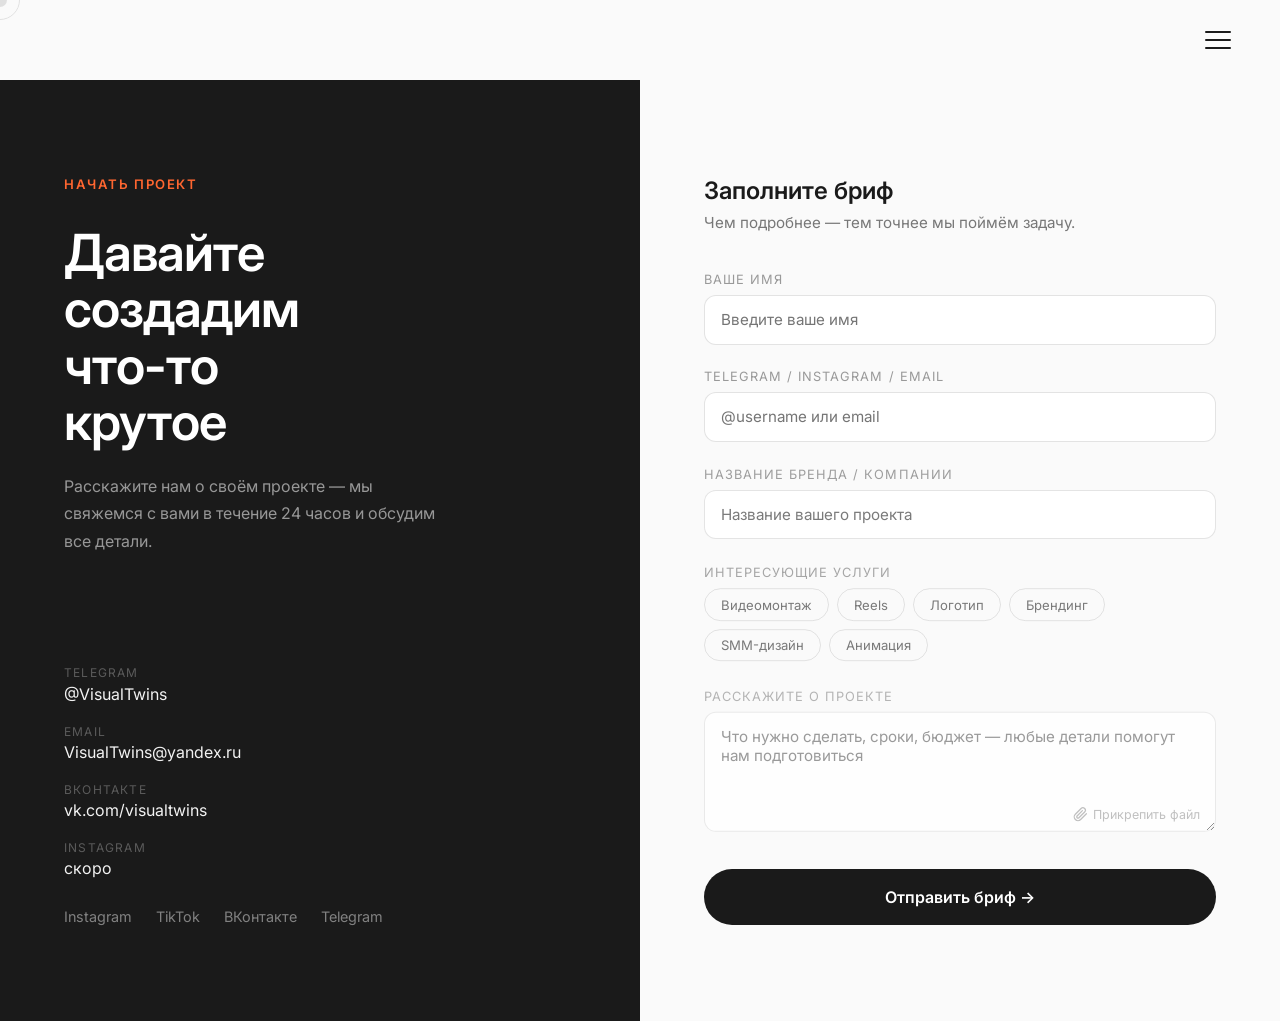
==== contact/index.html @ 5a9e1249 "logo" ====
<!DOCTYPE html>
<html lang="ru">
<head>
    <meta charset="UTF-8"/>
    <meta name="viewport" content="width=device-width, initial-scale=1.0"/>
    <title>Контакты — Visual Twins</title>
    <link rel="preconnect" href="https://fonts.googleapis.com"/>
    <link rel="preconnect" href="https://fonts.gstatic.com" crossorigin/>
    <link href="https://fonts.googleapis.com/css2?family=Inter:wght@300;400;500;600;700&display=swap" rel="stylesheet"/>
    <link rel="stylesheet" href="../static/css/style.css"/>
    <style>
        .contact-page {
            min-height: 100vh;
            display: grid;
            grid-template-columns: 1fr 1fr;
            padding-top: 80px;
        }

        .contact-left {
            background: var(--dark);
            padding: 6rem 4rem;
            display: flex;
            flex-direction: column;
            justify-content: space-between;
            color: #fff;
        }

        .contact-left-content {
        }

        .contact-tag {
            font-size: 0.82rem;
            text-transform: uppercase;
            letter-spacing: 0.12em;
            color: var(--orange);
            font-weight: 600;
            margin-bottom: 2rem;
        }

        .contact-heading {
            font-size: clamp(2.5rem, 4vw, 4rem);
            font-weight: 600;
            letter-spacing: -0.02em;
            line-height: 1.1;
            margin-bottom: 1.5rem;
        }

        .contact-subtext {
            font-size: 1rem;
            line-height: 1.7;
            color: rgba(255, 255, 255, 0.55);
            max-width: 380px;
        }

        .contact-links {
            margin-top: 4rem;
            display: flex;
            flex-direction: column;
            gap: 1.25rem;
        }

        .contact-link-item {
            display: flex;
            flex-direction: column;
            gap: 0.2rem;
        }

        .contact-link-label {
            font-size: 0.75rem;
            text-transform: uppercase;
            letter-spacing: 0.1em;
            color: rgba(255, 255, 255, 0.3);
        }

        .contact-link-value {
            font-size: 1rem;
            color: #fff;
            transition: color 0.2s;
        }

        .contact-link-value:hover {
            color: var(--orange);
        }

        .contact-socials {
            display: flex;
            gap: 1.5rem;
        }

        .contact-socials a {
            font-size: 0.9rem;
            color: rgba(255, 255, 255, 0.45);
            transition: color 0.2s;
        }

        .contact-socials a:hover {
            color: #fff;
        }

        .contact-right {
            padding: 6rem 4rem;
            display: flex;
            flex-direction: column;
            justify-content: center;
        }

        .contact-form-title {
            font-size: 1.5rem;
            font-weight: 600;
            margin-bottom: 0.5rem;
        }

        .contact-form-sub {
            font-size: 0.95rem;
            color: #777;
            margin-bottom: 2.5rem;
        }

        .form-group {
            margin-bottom: 1.5rem;
        }

        .form-label {
            display: block;
            font-size: 0.8rem;
            text-transform: uppercase;
            letter-spacing: 0.08em;
            color: #999;
            margin-bottom: 0.5rem;
        }

        .form-input, .form-textarea, .form-select {
            width: 100%;
            padding: 0.9rem 1rem;
            border: 1.5px solid var(--border);
            border-radius: 12px;
            font-family: var(--font);
            font-size: 0.95rem;
            color: var(--dark);
            background: #fff;
            transition: border-color 0.25s;
            outline: none;
            appearance: none;
        }

        .form-input:focus, .form-textarea:focus, .form-select:focus {
            border-color: var(--dark);
        }

        .form-textarea {
            resize: vertical;
            min-height: 120px;
            padding-bottom: 2.6rem;
        }

        .form-textarea-wrap {
            position: relative;
        }

        .attach-btn {
            position: absolute;
            bottom: 10px;
            right: 10px;
            background: none;
            border: none;
            padding: 4px 6px;
            color: #aaa;
            cursor: pointer;
            transition: color 0.2s;
            display: flex;
            align-items: center;
            gap: 5px;
            font-size: 0.78rem;
            font-family: var(--font);
            border-radius: 6px;
        }

        .attach-btn:hover {
            color: var(--dark);
        }

        .attach-list {
            margin-top: 0.5rem;
            display: flex;
            flex-wrap: wrap;
            gap: 0.4rem;
        }

        .attach-tag {
            display: flex;
            align-items: center;
            gap: 6px;
            font-size: 0.78rem;
            background: #f2f2f2;
            border-radius: 8px;
            padding: 4px 10px 4px 8px;
            color: var(--dark);
            max-width: 200px;
        }

        .attach-tag span {
            overflow: hidden;
            text-overflow: ellipsis;
            white-space: nowrap;
        }

        .attach-tag-remove {
            background: none;
            border: none;
            cursor: pointer;
            color: #aaa;
            font-size: 0.85rem;
            padding: 0;
            line-height: 1;
            flex-shrink: 0;
        }

        .attach-tag-remove:hover {
            color: var(--dark);
        }

        .form-services {
            display: flex;
            flex-wrap: wrap;
            gap: 0.5rem;
        }

        .service-checkbox {
            display: none;
        }

        .service-checkbox-label {
            padding: 0.45rem 1rem;
            border: 1.5px solid var(--border);
            border-radius: 60px;
            font-size: 0.82rem;
            color: #666;
            cursor: none;
            transition: all 0.25s;
            user-select: none;
        }

        .service-checkbox:checked + .service-checkbox-label {
            background: var(--dark);
            border-color: var(--dark);
            color: #fff;
        }

        .service-checkbox-label:hover {
            border-color: #aaa;
            color: var(--dark);
        }

        .btn-submit {
            width: 100%;
            height: 56px;
            background: var(--dark);
            color: #fff;
            border: none;
            border-radius: 60px;
            font-family: var(--font);
            font-size: 1rem;
            font-weight: 600;
            cursor: none;
            transition: background 0.3s;
            margin-top: 0.5rem;
        }

        .btn-submit:hover {
            background: var(--orange);
        }

        .form-success {
            display: none;
            text-align: center;
            padding: 3rem;
            background: #f0fff4;
            border-radius: 20px;
            margin-top: 1rem;
        }

        .form-success h3 {
            font-size: 1.3rem;
            margin-bottom: 0.5rem;
            color: #1a7a3a;
        }

        .form-success p {
            color: #555;
        }

        @media (max-width: 900px) {
            .contact-page {
                grid-template-columns: 1fr;
            }

            .contact-left {
                padding: 4rem 2rem 3rem;
            }

            .contact-right {
                padding: 3rem 2rem 5rem;
            }
        }
    </style>
</head>
<body>
<div class="cursor"></div>
<div class="cursor-follower"></div>

<header class="header dark-header">
    <a href="../" class="logo-video-link">
        <video class="logo-video" autoplay muted playsinline>
            <source src="../static/video/logo-animation.mp4" type="video/mp4">
        </video>
    </a>
    <div class="header-right">
        <button class="hamburger" aria-label="Меню"><span></span><span></span><span></span></button>
    </div>
</header>

<nav class="mobile-menu">
    <div class="mobile-nav">
        <a href="../">Главная</a>
        <a href="../services/">Услуги</a>
        <a href="../portfolio/">Работы</a>
        <a href="../team/">Команда</a>
        <a href="../contact/">Контакты</a>
    </div>
    <div class="menu-footer">
        <div class="menu-social">
            <a href="#">Instagram</a>
            <a href="https://vk.com/visualtwins" target="_blank">ВКонтакте</a>
            <a href="#">TikTok</a>
            <a href="https://t.me/VisualTwins" target="_blank">Telegram</a>
        </div>
    </div>
</nav>

<div class="contact-page">
    <div class="contact-left">
        <div class="contact-left-content">
            <p class="contact-tag">Начать проект</p>
            <h1 class="contact-heading">Давайте<br>создадим<br>что-то<br>крутое</h1>
            <p class="contact-subtext">Расскажите нам о своём проекте — мы свяжемся с вами в течение 24 часов и обсудим
                все детали.</p>
        </div>

        <div>
            <div class="contact-links">
                <div class="contact-link-item">
                    <span class="contact-link-label">Telegram</span>
                    <a href="https://t.me/VisualTwins" class="contact-link-value" target="_blank">@VisualTwins</a>
                </div>
                <div class="contact-link-item">
                    <span class="contact-link-label">Email</span>
                    <a href="mailto:VisualTwins@yandex.ru" class="contact-link-value">VisualTwins@yandex.ru</a>
                </div>
                <div class="contact-link-item">
                    <span class="contact-link-label">ВКонтакте</span>
                    <a href="https://vk.com/visualtwins" class="contact-link-value" target="_blank">vk.com/visualtwins</a>
                </div>
                <div class="contact-link-item">
                    <span class="contact-link-label">Instagram</span>
                    <a href="#" class="contact-link-value">скоро</a>
                </div>
            </div>
            <div class="contact-socials" style="margin-top:2rem;">
                <a href="#">Instagram</a>
                <a href="#">TikTok</a>
                <a href="https://vk.com/visualtwins" target="_blank">ВКонтакте</a>
                <a href="https://t.me/VisualTwins" target="_blank">Telegram</a>
            </div>
        </div>
    </div>

    <div class="contact-right">
        <h2 class="contact-form-title">Заполните бриф</h2>
        <p class="contact-form-sub">Чем подробнее — тем точнее мы поймём задачу.</p>

        <form id="contact-form">
            <div class="form-group">
                <label class="form-label" for="name">Ваше имя</label>
                <input class="form-input" type="text" id="name" name="name" placeholder="Введите ваше имя" required/>
            </div>

            <div class="form-group">
                <label class="form-label" for="contact">Telegram / Instagram / Email</label>
                <input class="form-input" type="text" id="contact" name="contact" placeholder="@username или email"
                       required/>
            </div>

            <div class="form-group">
                <label class="form-label" for="brand">Название бренда / компании</label>
                <input class="form-input" type="text" id="brand" name="brand" placeholder="Название вашего проекта"/>
            </div>

            <div class="form-group">
                <label class="form-label">Интересующие услуги</label>
                <div class="form-services">
                    <input type="checkbox" class="service-checkbox" id="s-video" name="services" value="video"/>
                    <label class="service-checkbox-label" for="s-video">Видеомонтаж</label>

                    <input type="checkbox" class="service-checkbox" id="s-reels" name="services" value="reels"/>
                    <label class="service-checkbox-label" for="s-reels">Reels</label>

                    <input type="checkbox" class="service-checkbox" id="s-logo" name="services" value="logo"/>
                    <label class="service-checkbox-label" for="s-logo">Логотип</label>

                    <input type="checkbox" class="service-checkbox" id="s-brand" name="services" value="branding"/>
                    <label class="service-checkbox-label" for="s-brand">Брендинг</label>

                    <input type="checkbox" class="service-checkbox" id="s-smm" name="services" value="smm"/>
                    <label class="service-checkbox-label" for="s-smm">SMM-дизайн</label>

                    <input type="checkbox" class="service-checkbox" id="s-anim" name="services" value="animation"/>
                    <label class="service-checkbox-label" for="s-anim">Анимация</label>
                </div>
            </div>

            <div class="form-group">
                <label class="form-label" for="details">Расскажите о проекте</label>
                <div class="form-textarea-wrap">
                    <textarea class="form-textarea" id="details" name="details"
                              placeholder="Что нужно сделать, сроки, бюджет — любые детали помогут нам подготовиться"></textarea>
                    <button type="button" class="attach-btn" id="attach-btn" title="Прикрепить файл">
                        <svg width="15" height="15" viewBox="0 0 24 24" fill="none" stroke="currentColor" stroke-width="2" stroke-linecap="round" stroke-linejoin="round">
                            <path d="M21.44 11.05l-9.19 9.19a6 6 0 0 1-8.49-8.49l9.19-9.19a4 4 0 0 1 5.66 5.66L9.41 17.41a2 2 0 0 1-2.83-2.83l8.49-8.48"/>
                        </svg>
                        Прикрепить файл
                    </button>
                </div>
                <input type="file" id="file-input" name="files" multiple
                       accept="image/*,video/*,.pdf,.doc,.docx,.zip" style="display:none">
                <div class="attach-list" id="attach-list"></div>
            </div>

            <button type="submit" class="btn-submit">Отправить бриф →</button>
        </form>

        <div class="form-success" id="form-success">
            <h3>Отлично! Бриф получен.</h3>
            <p>Мы свяжемся с вами в течение 24 часов. Ожидайте!</p>
        </div>
    </div>
</div>

<script src="https://cdnjs.cloudflare.com/ajax/libs/gsap/3.12.5/gsap.min.js"></script>
<script src="../static/js/main.js"></script>
<script>

    var TG_TOKEN   = '8798976868:AAH5Vg5VqaVYV1VegEPFQIab9eulWDzHXQE';
    var TG_CHAT_ID = '6609512898';


    document.getElementById('contact-form').addEventListener('submit', async function (e) {
        e.preventDefault();

        var form       = document.getElementById('contact-form');
        var success    = document.getElementById('form-success');
        var submitBtn  = form.querySelector('.btn-submit');
        var origText   = submitBtn.textContent;

        submitBtn.textContent = 'Отправляем...';
        submitBtn.disabled    = true;

        // Собираем данные формы
        var name     = form.querySelector('#name').value.trim();
        var contact  = form.querySelector('#contact').value.trim();
        var brand    = form.querySelector('#brand').value.trim();
        var details  = form.querySelector('#details').value.trim();
        var services = Array.from(form.querySelectorAll('input[name="services"]:checked'))
                           .map(function (cb) { return cb.value; }).join(', ') || '—';

        var text = [
            '📋 *Новая заявка с сайта Visual Twins*',
            '',
            '👤 *Имя:* ' + name,
            '📱 *Контакт:* ' + contact,
            '🏢 *Бренд:* ' + (brand || '—'),
            '🎯 *Услуги:* ' + services,
            '📝 *О проекте:* ' + (details || '—'),
        ].join('\n');

        var apiBase = 'https://api.telegram.org/bot' + TG_TOKEN;

        try {
            // Отправляем текст
            await fetch(apiBase + '/sendMessage', {
                method: 'POST',
                headers: {'Content-Type': 'application/json'},
                body: JSON.stringify({chat_id: TG_CHAT_ID, text: text, parse_mode: 'Markdown'})
            });

            // Отправляем файлы (если есть)
            if (selectedFiles && selectedFiles.length > 0) {
                for (var i = 0; i < selectedFiles.length; i++) {
                    var fd = new FormData();
                    fd.append('chat_id', TG_CHAT_ID);
                    var file = selectedFiles[i];
                    var isVideo = file.type.startsWith('video/');
                    var isPhoto = file.type.startsWith('image/');
                    var endpoint = isVideo ? '/sendVideo' : isPhoto ? '/sendPhoto' : '/sendDocument';
                    var field    = isVideo ? 'video'      : isPhoto ? 'photo'      : 'document';
                    if (i === 0) fd.append('caption', '📎 Файлы к заявке от ' + name);
                    fd.append(field, file);
                    await fetch(apiBase + endpoint, {method: 'POST', body: fd});
                }
            }

            // Успех
            if (typeof gsap !== 'undefined') {
                gsap.to(form, {
                    opacity: 0, y: -20, duration: 0.4, onComplete: function () {
                        form.style.display = 'none';
                        success.style.display = 'block';
                        gsap.from(success, {opacity: 0, y: 20, duration: 0.5});
                    }
                });
            } else {
                form.style.display = 'none';
                success.style.display = 'block';
            }

        } catch (err) {
            submitBtn.textContent = 'Ошибка — попробуйте ещё раз';
            submitBtn.disabled = false;
            setTimeout(function () {
                submitBtn.textContent = origText;
            }, 3000);
        }
    });


    if (typeof gsap !== 'undefined') {
        gsap.from('.contact-tag', {opacity: 0, y: 20, duration: 0.6, delay: 0.3});
        gsap.from('.contact-heading', {opacity: 0, y: 60, duration: 1, delay: 0.4, ease: 'power3.out'});
        gsap.from('.contact-subtext', {opacity: 0, y: 30, duration: 0.7, delay: 0.65});
        gsap.from('.contact-links', {opacity: 0, y: 30, duration: 0.7, delay: 0.85});
        gsap.from('.contact-form-title', {opacity: 0, y: 40, duration: 0.8, delay: 0.5, ease: 'power3.out'});
        gsap.from('.form-group', {opacity: 0, y: 25, duration: 0.6, stagger: 0.1, delay: 0.7});
    }

    // Скрепка — прикрепление файлов
    var selectedFiles = [];
    (function () {
        var attachBtn  = document.getElementById('attach-btn');
        var fileInput  = document.getElementById('file-input');
        var attachList = document.getElementById('attach-list');

        attachBtn.addEventListener('click', function () { fileInput.click(); });

        fileInput.addEventListener('change', function () {
            Array.from(fileInput.files).forEach(function (file) {
                // не добавлять дубли
                if (!selectedFiles.find(function (f) { return f.name === file.name && f.size === file.size; })) {
                    selectedFiles.push(file);
                }
            });
            fileInput.value = '';
            renderList();
        });

        function renderList() {
            attachList.innerHTML = '';
            selectedFiles.forEach(function (file, i) {
                var tag = document.createElement('div');
                tag.className = 'attach-tag';
                tag.innerHTML =
                    '<svg width="12" height="12" viewBox="0 0 24 24" fill="none" stroke="currentColor" stroke-width="2" stroke-linecap="round" stroke-linejoin="round"><path d="M21.44 11.05l-9.19 9.19a6 6 0 0 1-8.49-8.49l9.19-9.19a4 4 0 0 1 5.66 5.66L9.41 17.41a2 2 0 0 1-2.83-2.83l8.49-8.48"/></svg>' +
                    '<span>' + file.name + '</span>' +
                    '<button type="button" class="attach-tag-remove" data-i="' + i + '">✕</button>';
                attachList.appendChild(tag);
            });

            attachList.querySelectorAll('.attach-tag-remove').forEach(function (btn) {
                btn.addEventListener('click', function () {
                    selectedFiles.splice(parseInt(btn.dataset.i), 1);
                    renderList();
                });
            });
        }
    })();
</script>
</body>
</html>
---- static/css/style.css ----
:root {
    --orange: #FF6630;
    --pink: #E8196E;
    --red: #E81929;
    --teal: #5BA8A4;
    --dark: #1A1A1A;
    --dark2: #222222;
    --light: #FAFAFA;
    --grey: #888;
    --border: rgba(26, 26, 26, 0.12);
    --font: 'Inter', sans-serif;
    --ease: cubic-bezier(0.215, 0.61, 0.355, 1);
}


*, *::before, *::after {
    box-sizing: border-box;
    margin: 0;
    padding: 0;
}

html {
    scroll-behavior: smooth;
    font-size: 16px;
}

body {
    font-family: var(--font);
    background: var(--light);
    color: var(--dark);
    overflow-x: hidden;
    cursor: none;
}

a {
    text-decoration: none;
    color: inherit;
}

img {
    display: block;
    max-width: 100%;
}

ul {
    list-style: none;
}

button {
    border: none;
    background: none;
    cursor: none;
    font-family: var(--font);
}


.cursor {
    position: fixed;
    top: 0;
    left: 0;
    width: 14px;
    height: 14px;
    background: var(--dark);
    border-radius: 50%;
    pointer-events: none;
    z-index: 9999;
    transform: translate(-50%, -50%);
    transition: width 0.25s var(--ease), height 0.25s var(--ease), background 0.25s;
    mix-blend-mode: difference;
}

.cursor-follower {
    position: fixed;
    top: 0;
    left: 0;
    width: 40px;
    height: 40px;
    border: 1.5px solid var(--dark);
    border-radius: 50%;
    pointer-events: none;
    z-index: 9998;
    transform: translate(-50%, -50%);
    transition: transform 0.12s var(--ease), width 0.3s var(--ease), height 0.3s var(--ease), border-color 0.25s;
    mix-blend-mode: difference;
}

body.cursor-hover .cursor {
    width: 8px;
    height: 8px;
}

body.cursor-hover .cursor-follower {
    width: 60px;
    height: 60px;
}

body.dark-cursor .cursor {
    background: #fff;
}

body.dark-cursor .cursor-follower {
    border-color: #fff;
}


.header {
    position: fixed;
    top: 0;
    left: 0;
    right: 0;
    z-index: 900;
    padding: 0 2.5rem;
    height: 80px;
    display: flex;
    align-items: center;
    justify-content: space-between;
    transition: background 0.4s, backdrop-filter 0.4s, box-shadow 0.4s;
}

.header.scrolled {
    background: rgba(250, 250, 250, 0.85);
    backdrop-filter: blur(16px);
    box-shadow: 0 1px 0 var(--border);
}

.header.dark-header {
    background: rgba(26, 26, 26, 0.85);
    backdrop-filter: blur(16px);
}


.logo {
    display: flex;
    align-items: center;
    gap: 0;
}

.logo-wrapper {
    display: flex;
    align-items: center;
    border: 1.5px solid var(--dark);
    border-radius: 60px;
    padding: 8px 17px 8px 27px;
    gap: 11px;
    transition: border-color 0.3s;
}

.header.dark-header .logo-wrapper {
    border-color: #fff;
}

.logo-text {
    font-size: 1rem;
    font-weight: 700;
    line-height: 1.15;
    letter-spacing: 0.06em;
    text-transform: uppercase;
    transition: color 0.3s;
}

.header.dark-header .logo-text {
    color: #fff;
}

.logo-icon {
    width: 58px;
    height: 58px;
    border-radius: 50%;
    overflow: hidden;
    flex-shrink: 0;
}

.logo-icon img {
    width: 100%;
    height: 100%;
    object-fit: cover;
    display: block;
}


.logo-video-link {
    display: flex;
    align-items: center;
    flex-shrink: 0;
    text-decoration: none;
}

.logo-video {
    height: 70px;
    width: auto;
    display: block;
}

.header-right {
    display: flex;
    align-items: center;
    gap: 1rem;
}

.btn-cta {
    display: inline-flex;
    align-items: center;
    padding: 0 1.5rem;
    height: 46px;
    border: 1.5px solid var(--dark);
    border-radius: 60px;
    font-size: 0.9rem;
    font-weight: 500;
    letter-spacing: 0.01em;
    transition: background 0.3s, color 0.3s, border-color 0.3s;
    cursor: none;
}

.btn-cta:hover {
    background: var(--dark);
    color: #fff;
}

.header.dark-header .btn-cta {
    border-color: #fff;
    color: #fff;
}

.header.dark-header .btn-cta:hover {
    background: #fff;
    color: var(--dark);
}

.hamburger {
    width: 44px;
    height: 44px;
    display: flex;
    flex-direction: column;
    align-items: center;
    justify-content: center;
    gap: 6px;
    cursor: none;
}

.hamburger span {
    display: block;
    width: 26px;
    height: 2px;
    background: var(--dark);
    border-radius: 2px;
    transition: transform 0.35s var(--ease), opacity 0.3s, background 0.3s;
    transform-origin: center;
}

.header.dark-header .hamburger span {
    background: #fff;
}

.hamburger.open span:nth-child(1) {
    transform: translateY(8px) rotate(45deg);
}

.hamburger.open span:nth-child(2) {
    opacity: 0;
    transform: scaleX(0);
}

.hamburger.open span:nth-child(3) {
    transform: translateY(-8px) rotate(-45deg);
}


.mobile-menu {
    position: fixed;
    inset: 0;
    background: var(--dark);
    z-index: 800;
    display: flex;
    flex-direction: column;
    justify-content: center;
    padding: 6rem 2.5rem 3rem;
    clip-path: circle(0% at calc(100% - 64px) 40px);
    transition: clip-path 0.7s var(--ease);
    pointer-events: none;
}

.mobile-menu.open {
    clip-path: circle(150% at calc(100% - 64px) 40px);
    pointer-events: all;
}

.mobile-nav {
    display: flex;
    flex-direction: column;
    gap: 0.25rem;
}

.mobile-nav a {
    font-size: clamp(2rem, 6vw, 3.5rem);
    font-weight: 600;
    color: #fff;
    line-height: 1.2;
    padding: 0.5rem 0;
    border-bottom: 1px solid rgba(255, 255, 255, 0.08);
    opacity: 0;
    transform: translateY(30px);
    transition: opacity 0.4s var(--ease), transform 0.4s var(--ease), color 0.2s;
}

.mobile-menu.open .mobile-nav a {
    opacity: 1;
    transform: translateY(0);
}

.mobile-menu.open .mobile-nav a:nth-child(1) {
    transition-delay: 0.15s;
}

.mobile-menu.open .mobile-nav a:nth-child(2) {
    transition-delay: 0.2s;
}

.mobile-menu.open .mobile-nav a:nth-child(3) {
    transition-delay: 0.25s;
}

.mobile-menu.open .mobile-nav a:nth-child(4) {
    transition-delay: 0.3s;
}

.mobile-menu.open .mobile-nav a:nth-child(5) {
    transition-delay: 0.35s;
}

.mobile-nav a:hover {
    color: var(--orange);
}

.menu-footer {
    margin-top: 3rem;
    display: flex;
    align-items: center;
    gap: 2rem;
    opacity: 0;
    transform: translateY(20px);
    transition: opacity 0.4s 0.5s var(--ease), transform 0.4s 0.5s var(--ease);
}

.mobile-menu.open .menu-footer {
    opacity: 1;
    transform: translateY(0);
}

.menu-social a {
    font-size: 0.85rem;
    color: rgba(255, 255, 255, 0.5);
    margin-right: 1.5rem;
    transition: color 0.2s;
}

.menu-social a:hover {
    color: #fff;
}


.hero {
    min-height: 100vh;
    display: flex;
    flex-direction: column;
    align-items: center;
    justify-content: center;
    text-align: center;
    padding: 120px 2rem 4rem;
    position: relative;
    overflow: hidden;
}

.hero-canvas {
    position: absolute;
    inset: 0;
    opacity: 0.04;
    z-index: 0;
}

.hero-content {
    position: relative;
    z-index: 1;
    max-width: 860px;
    width: 100%;
}

.hero-heading {
    font-size: clamp(1.8rem, 4vw, 2.8rem);
    font-weight: 400;
    line-height: 1.35;
    letter-spacing: -0.01em;
    margin-bottom: 1.5rem;
}

.hero-heading .pink {
    color: var(--orange);
}

.hero-desc {
    font-size: clamp(1rem, 1.8vw, 1.15rem);
    line-height: 1.75;
    color: #444;
    max-width: 680px;
    margin: 0 auto 2.5rem;
}

.hero-buttons {
    display: flex;
    gap: 1rem;
    align-items: center;
    justify-content: center;
    flex-wrap: wrap;
}

.btn-outline {
    display: inline-flex;
    align-items: center;
    padding: 0 2rem;
    height: 52px;
    border: 1.5px solid var(--dark);
    border-radius: 60px;
    font-size: 1rem;
    font-weight: 500;
    transition: background 0.3s, color 0.3s;
    cursor: none;
}

.btn-outline:hover {
    background: var(--dark);
    color: #fff;
}

.btn-solid {
    display: inline-flex;
    align-items: center;
    padding: 0 2rem;
    height: 52px;
    background: var(--dark);
    border: 1.5px solid var(--dark);
    border-radius: 60px;
    color: #fff;
    font-size: 1rem;
    font-weight: 500;
    transition: background 0.3s, border-color 0.3s;
    cursor: none;
}

.btn-solid:hover {
    background: var(--orange);
    border-color: var(--orange);
}

.scroll-indicator {
    position: absolute;
    bottom: 2.5rem;
    left: 50%;
    transform: translateX(-50%);
    display: flex;
    flex-direction: column;
    align-items: center;
    gap: 0.5rem;
    opacity: 0.4;
    font-size: 0.75rem;
    letter-spacing: 0.1em;
    text-transform: uppercase;
}


@keyframes scrollLine {
    0% {
        transform: scaleY(0);
        transform-origin: top;
    }
    50% {
        transform: scaleY(1);
        transform-origin: top;
    }
    51% {
        transform: scaleY(1);
        transform-origin: bottom;
    }
    100% {
        transform: scaleY(0);
        transform-origin: bottom;
    }
}


.about-preview {
    padding: 6rem 2.5rem;
    display: grid;
    grid-template-columns: 1fr 1fr;
    gap: 4rem;
    align-items: center;
    max-width: 1300px;
    margin: 0 auto;
}

.about-media {
    position: relative;
}

.media-grid {
    display: grid;
    grid-template-columns: 1fr 1fr;
    grid-template-rows: auto auto;
    gap: 0.75rem;
}

.media-card {
    border-radius: 16px;
    overflow: hidden;
    background: #1a1a1a;
    position: relative;
    aspect-ratio: 4/3;
}

.media-card.tall {
    grid-row: span 2;
    aspect-ratio: unset;
}

.media-card img {
    width: 100%;
    height: 100%;
    object-fit: cover;
    transition: transform 0.6s var(--ease);
}

.media-card:hover img {
    transform: scale(1.04);
}

.media-card-placeholder {
    width: 100%;
    height: 100%;
    min-height: 160px;
    display: flex;
    align-items: center;
    justify-content: center;
    font-size: 0.8rem;
    color: rgba(255, 255, 255, 0.3);
    letter-spacing: 0.05em;
}

.contact-bubble {
    position: absolute;
    bottom: 1rem;
    right: 1rem;
    width: 80px;
    height: 80px;
    border-radius: 50%;
    background: #C0F000;
    display: flex;
    align-items: center;
    justify-content: center;
    font-size: 0.7rem;
    font-weight: 700;
    text-align: center;
    line-height: 1.2;
    color: var(--dark);
    z-index: 10;
    animation: rotateBubble 8s linear infinite;
    cursor: none;
}

@keyframes rotateBubble {
    from {
        transform: rotate(0deg);
    }
    to {
        transform: rotate(360deg);
    }
}

.contact-bubble span {
    animation: rotateBubbleText 8s linear infinite reverse;
    display: block;
}

.about-text {
}

.about-heading {
    font-size: clamp(1.3rem, 2.5vw, 1.8rem);
    font-weight: 400;
    line-height: 1.45;
    margin-bottom: 1.5rem;
}

.about-heading strong {
    font-weight: 700;
}

.about-services {
    display: flex;
    flex-direction: column;
    gap: 0;
}

.about-service-item {
    padding: 1.25rem 0;
    border-bottom: 1px solid var(--border);
    font-size: 1rem;
    color: #555;
    line-height: 1.6;
}

.about-service-item:first-child {
    border-top: 1px solid var(--border);
}


.section-label {
    display: flex;
    align-items: baseline;
    gap: 0.6rem;
    font-size: 1.05rem;
    font-weight: 500;
    margin-bottom: 0.5rem;
}

.section-label .dot {
    width: 12px;
    height: 12px;
    background: var(--orange);
    border-radius: 50%;
    flex-shrink: 0;
    margin-bottom: -1px;
}

.section-subtitle {
    font-size: 1rem;
    color: #666;
    margin-bottom: 3rem;
}


.our-works {
    background: var(--dark);
    padding: 5rem 2.5rem;
    color: #fff;
}

.our-works .section-label {
    color: #fff;
}

.our-works .section-subtitle {
    color: rgba(255, 255, 255, 0.5);
}

.works-grid {
    display: grid;
    grid-template-columns: repeat(4, 1fr);
    gap: 1rem;
    margin-bottom: 3rem;
}

.work-card {
    border-radius: 20px;
    background: #111;
    overflow: hidden;
    position: relative;
    cursor: none;
    transition: transform 0.4s var(--ease);
}

.work-card:hover {
    transform: scale(1.02);
}

.work-card.vertical {
    aspect-ratio: 9/16;
}

.work-card.wide {
    grid-column: span 4;
    aspect-ratio: 16/7;
}

.work-card-inner {
    width: 100%;
    height: 100%;
    min-height: 220px;
    position: relative;
    background: #1C1C1C;
    display: flex;
    align-items: flex-end;
    padding: 1.25rem;
    overflow: hidden;
}

.work-card-inner video {
    position: absolute;
    inset: 0;
    width: 100%;
    height: 100%;
    object-fit: cover;
    display: block;
}

.work-card.landscape {
    grid-column: span 3;
    aspect-ratio: 16/9;
}

.work-card.half {
    grid-column: span 2;
    aspect-ratio: 16/9;
}

.work-card-label {
    font-size: 0.85rem;
    color: var(--red);
    font-style: italic;
    font-weight: 500;
    letter-spacing: 0.02em;
}

.work-card-info {
    position: absolute;
    bottom: 0;
    left: 0;
    right: 0;
    padding: 1.25rem;
    background: linear-gradient(transparent, rgba(0, 0, 0, 0.85));
    transform: translateY(100%);
    transition: transform 0.4s var(--ease);
}

.work-card:hover .work-card-info {
    transform: translateY(0);
}

.work-card-title {
    font-size: 1rem;
    font-weight: 600;
    color: #fff;
    margin-bottom: 0.25rem;
}

.work-card-desc {
    font-size: 0.8rem;
    color: rgba(255, 255, 255, 0.6);
}

.works-cta {
    display: flex;
    justify-content: center;
    margin-top: 1rem;
}

.btn-outline-light {
    display: inline-flex;
    align-items: center;
    padding: 0 2rem;
    height: 52px;
    border: 1.5px solid rgba(255, 255, 255, 0.35);
    border-radius: 60px;
    font-size: 1rem;
    color: #fff;
    transition: background 0.3s, border-color 0.3s;
    cursor: none;
}

.btn-outline-light:hover {
    background: rgba(255, 255, 255, 0.1);
    border-color: rgba(255, 255, 255, 0.7);
}


.service-section {
    padding: 6rem 2.5rem;
    max-width: 1300px;
    margin: 0 auto;
}

.service-layout {
    display: grid;
    grid-template-columns: 1fr 1.4fr;
    gap: 4rem;
    align-items: start;
    margin-bottom: 3rem;
}

.service-title {
    font-size: clamp(2.5rem, 5vw, 4rem);
    font-weight: 600;
    letter-spacing: -0.02em;
    line-height: 1.1;
    position: sticky;
    top: 100px;
}

.service-right {
}

.service-cards-grid {
    display: grid;
    grid-template-columns: 1fr 1fr;
    gap: 0.75rem;
    margin-bottom: 2rem;
}

.service-card {
    background: var(--dark);
    border-radius: 18px;
    aspect-ratio: 1;
    display: flex;
    align-items: center;
    justify-content: center;
    font-size: 0.9rem;
    color: var(--red);
    font-style: italic;
    font-weight: 500;
    cursor: none;
    transition: transform 0.3s var(--ease);
    overflow: hidden;
    position: relative;
}

.service-card:hover {
    transform: scale(1.03);
}

.service-card video {
    position: absolute;
    inset: 0;
    width: 100%;
    height: 100%;
    object-fit: contain;
    display: block;
}

.service-card-label {
    position: relative;
    z-index: 1;
    font-size: 0.85rem;
    color: rgba(255, 255, 255, 0.75);
    font-style: italic;
    font-weight: 500;
    text-shadow: 0 1px 4px rgba(0,0,0,0.5);
}


.video-grid {
    display: grid;
    grid-template-columns: repeat(3, 1fr);
    grid-template-rows: 260px 260px 180px;
    grid-template-areas:
        "reel1 wide1 wide1"
        "wide2 wide2 reel2"
        "sq1   sq2   sq3";
    gap: 0.75rem;
    margin-bottom: 2rem;
}

.vg-card {
    border-radius: 18px;
    background: var(--dark);
    overflow: hidden;
    position: relative;
    cursor: none;
    transition: transform 0.35s var(--ease);
}

.vg-card:hover {
    transform: scale(1.02);
}

.vg-card video {
    position: absolute;
    inset: 0;
    width: 100%;
    height: 100%;
    object-fit: cover;
    display: block;
}

.vg-card .vg-label {
    position: absolute;
    bottom: 1rem;
    left: 1rem;
    font-size: 0.78rem;
    font-weight: 600;
    letter-spacing: 0.08em;
    text-transform: uppercase;
    color: rgba(255, 255, 255, 0.6);
    z-index: 1;
}

.vg-reel1 { grid-area: reel1; }
.vg-wide1 { grid-area: wide1; }
.vg-wide2 { grid-area: wide2; }
.vg-reel2 { grid-area: reel2; }
.vg-sq1   { grid-area: sq1; }
.vg-sq2   { grid-area: sq2; }
.vg-sq3   { grid-area: sq3; }


.service-card.wide {
    grid-column: span 2;
    aspect-ratio: 16/6;
}

.service-card.tall {
    aspect-ratio: 9/16;
}


.brand-row {
    display: flex;
    gap: 0.75rem;
    align-items: flex-start;
    margin-bottom: 2rem;
}

.brand-item {
    flex: 1;
    border-radius: 18px;
    background: var(--dark);
    overflow: hidden;
    position: relative;
    cursor: none;
    transition: transform 0.3s var(--ease);
}

.brand-item:hover {
    transform: scale(1.02);
}

.brand-item video {
    display: block;
    width: 100%;
    height: auto;
}

.brand-item .service-card-label {
    position: absolute;
    bottom: 0.75rem;
    left: 0.75rem;
}


.service-desc {
    font-size: 1rem;
    line-height: 1.75;
    color: #444;
    margin-bottom: 1.5rem;
}

.btn-service {
    display: inline-flex;
    align-items: center;
    padding: 0 1.75rem;
    height: 46px;
    border: 1.5px solid var(--dark);
    border-radius: 60px;
    font-size: 0.9rem;
    font-weight: 500;
    transition: background 0.3s, color 0.3s;
    cursor: none;
}

.btn-service:hover {
    background: var(--dark);
    color: #fff;
}


.accordion {
    border-top: 1px solid var(--border);
    margin-top: 3rem;
}

.accordion-item {
    border-bottom: 1px solid var(--border);
}

.accordion-trigger {
    width: 100%;
    display: flex;
    align-items: center;
    justify-content: space-between;
    padding: 1.25rem 0;
    font-size: clamp(1.1rem, 2vw, 1.4rem);
    font-weight: 500;
    text-align: left;
    cursor: none;
    transition: color 0.2s;
}

.accordion-trigger:hover {
    color: var(--orange);
}

.accordion-icon {
    width: 28px;
    height: 28px;
    border: 1.5px solid var(--border);
    border-radius: 50%;
    display: flex;
    align-items: center;
    justify-content: center;
    flex-shrink: 0;
    transition: transform 0.35s var(--ease), border-color 0.2s;
}

.accordion-trigger.active .accordion-icon {
    transform: rotate(45deg);
    border-color: var(--orange);
}

.accordion-body {
    max-height: 0;
    overflow: hidden;
    transition: max-height 0.5s var(--ease);
}

.accordion-body p {
    padding: 0 0 1.5rem;
    font-size: 0.95rem;
    line-height: 1.75;
    color: #555;
}


.photo-collage {
    width: 100%;
    overflow: hidden;
    position: relative;
    height: 60vh;
    min-height: 400px;
}

.collage-track {
    display: flex;
    gap: 1rem;
    padding: 1rem;
    animation: marqueeScroll 20s linear infinite;
    width: max-content;
}

.collage-img {
    height: calc(60vh - 2rem);
    min-height: 300px;
    width: auto;
    aspect-ratio: 4/3;
    border-radius: 16px;
    background: #111;
    overflow: hidden;
    flex-shrink: 0;
}

.collage-img.vertical {
    aspect-ratio: 9/16;
}

.collage-img img,
.collage-img video {
    width: 100%;
    height: 100%;
    object-fit: cover;
    display: block;
}

.collage-img a {
    display: block;
    width: 100%;
    height: 100%;
    cursor: pointer;
}

@keyframes marqueeScroll {
    from {
        transform: translateX(0);
    }
    to {
        transform: translateX(-50%);
    }
}

.collage-track:hover {
    animation-play-state: paused;
}


.diff-scroll {
    padding: 5rem 2.5rem;
    max-width: 1300px;
    margin: 0 auto;
}

.diff-scroll-inner {
    display: grid;
    grid-template-columns: 1fr 1fr;
    gap: 5rem;
    align-items: start;
}


.diff-items {
    padding-top: 1rem;
}

.diff-item {
    padding: 2.8rem 0;
    border-bottom: 1px solid rgba(26, 26, 26, 0.12);
    opacity: 0.3;
    transition: opacity 0.45s ease;
    cursor: default;
}

.diff-item:first-child {
    border-top: 1px solid rgba(26, 26, 26, 0.12);
}

.diff-item.is-active {
    opacity: 1;
}

.diff-item-num {
    font-size: 0.75rem;
    font-weight: 600;
    letter-spacing: 0.12em;
    text-transform: uppercase;
    color: #FF6630;
    margin-bottom: 0.75rem;
}

.diff-item-title {
    font-size: 1.55rem;
    font-weight: 700;
    line-height: 1.2;
    color: var(--dark);
    margin-bottom: 1rem;
}

.diff-item-text {
    font-size: 0.97rem;
    line-height: 1.75;
    color: #555;
    max-width: 420px;
}


.diff-sticky {
    position: sticky;
    top: calc(50vh - 240px);
    height: 480px;
}

.diff-visual {
    position: absolute;
    inset: 0;
    border-radius: 28px;
    overflow: hidden;
    opacity: 0;
    transform: scale(0.97);
    transition: opacity 0.5s ease, transform 0.5s ease;
    display: flex;
    flex-direction: column;
    align-items: center;
    justify-content: center;
    gap: 1.5rem;
    padding: 3rem;
}

.diff-visual.is-active {
    opacity: 1;
    transform: scale(1);
}


.diff-visual-1 {
    background: linear-gradient(135deg, #FF6630 0%, #e04010 100%);
    color: #fff;
}

.diff-visual-2 {
    background: #1A1A1A;
    color: #fff;
}

.diff-visual-3 {
    background: linear-gradient(135deg, #1A1A1A 0%, #FF6630 100%);
    color: #fff;
}

.diff-visual-4 {
    background: linear-gradient(135deg, #2a2a2a 0%, #3d3d3d 100%);
    color: #fff;
}


.diff-visual-icon {
    width: 90px;
    height: 90px;
    border-radius: 50%;
    background: rgba(255, 255, 255, 0.15);
    display: flex;
    align-items: center;
    justify-content: center;
    flex-shrink: 0;
    position: relative;
    z-index: 1;
}

.diff-visual-icon svg {
    width: 44px;
    height: 44px;
}

.diff-visual-big-num {
    font-size: 7rem;
    font-weight: 800;
    line-height: 1;
    opacity: 0.12;
    position: absolute;
    bottom: 1.5rem;
    right: 2rem;
    letter-spacing: -0.04em;
}

.diff-visual-label {
    font-size: 1.3rem;
    font-weight: 700;
    text-align: center;
    line-height: 1.3;
    position: relative;
    z-index: 1;
}

.diff-visual-tags {
    display: flex;
    flex-wrap: wrap;
    gap: 0.5rem;
    justify-content: center;
    position: relative;
    z-index: 1;
}

.diff-visual-tag {
    padding: 0.35rem 0.85rem;
    border: 1.5px solid rgba(255, 255, 255, 0.35);
    border-radius: 40px;
    font-size: 0.8rem;
    font-weight: 500;
    white-space: nowrap;
}

.process {
    padding: 5rem 2.5rem;
    max-width: 1200px;
    margin: 0 auto;
    text-align: center;
}

.process .section-label {
    justify-content: center;
    margin-bottom: 3rem;
}

.process-steps {
    display: flex;
    flex-direction: column;
    gap: 0;
    text-align: left;
    counter-reset: step;
}

.process-step {
    display: grid;
    grid-template-columns: 60px 1fr;
    gap: 1.5rem;
    align-items: start;
    padding: 2rem 0;
    border-bottom: 1px solid var(--border);
    counter-increment: step;
}

.process-step:first-child {
    border-top: 1px solid var(--border);
}

.step-number {
    font-size: 2rem;
    font-weight: 700;
    color: rgba(26, 26, 26, 0.12);
    line-height: 1;
    padding-top: 0.2rem;
}

.step-content {
}

.step-title {
    font-size: 1.1rem;
    font-weight: 600;
    margin-bottom: 0.5rem;
}

.step-desc {
    font-size: 0.95rem;
    line-height: 1.7;
    color: #555;
}

.awards-section {
    background: #111;
    padding: 7rem 2.5rem;
    overflow: hidden;
}

.awards-inner {
    max-width: 1100px;
    margin: 0 auto;
    display: grid;
    grid-template-columns: 1fr 1fr;
    align-items: center;
    gap: 4rem;
}


.awards-badges {
    position: relative;
    height: 380px;
}

.badge-float {
    position: absolute;
    will-change: transform;
    cursor: default;
}

.badge-float:nth-child(1) {
    top: 30px;
    left: 50px;
}

.badge-float:nth-child(2) {
    top: 90px;
    left: 210px;
}

.badge-float:nth-child(3) {
    top: 200px;
    left: 115px;
}

.badge-circle {
    width: 148px;
    height: 148px;
    border-radius: 50%;
    display: flex;
    align-items: center;
    justify-content: center;
    text-align: center;
    padding: 1.2rem;
    box-shadow: 0 20px 60px rgba(0, 0, 0, 0.5);
    transition: box-shadow 0.3s;
}

.badge-purple {
    background: #6B3FA0;
}

.badge-white {
    background: #fff;
}

.badge-light {
    background: #f2f2f2;
}

.badge-inner {
    display: flex;
    flex-direction: column;
    align-items: center;
    gap: 4px;
}

.badge-title {
    font-size: 0.75rem;
    font-weight: 700;
    color: #fff;
    line-height: 1.2;
    text-transform: uppercase;
    letter-spacing: 0.04em;
}

.badge-sub {
    font-size: 0.6rem;
    font-weight: 600;
    color: rgba(255, 255, 255, 0.6);
    letter-spacing: 0.1em;
    text-transform: uppercase;
}

.badge-big {
    font-size: 2.2rem;
    font-weight: 800;
    color: #111;
    line-height: 1;
}

.badge-sub-dark {
    font-size: 0.6rem;
    color: #666;
    text-align: center;
    line-height: 1.3;
    text-transform: uppercase;
    letter-spacing: 0.06em;
}

.badge-logo-text {
    font-size: 1.1rem;
    font-weight: 800;
    color: #111;
    letter-spacing: 0.08em;
    line-height: 1.1;
}

.badge-stars {
    font-size: 0.6rem;
    color: #FF6630;
    letter-spacing: 2px;
}

.badge-dot {
    position: absolute;
    border-radius: 50%;
    background: rgba(255, 255, 255, 0.35);
}


.awards-text {
    display: flex;
    flex-direction: column;
    gap: 1.8rem;
}

.awards-label {
    display: flex;
    align-items: center;
    gap: 0.6rem;
    font-size: 0.85rem;
    color: rgba(255, 255, 255, 0.6);
    letter-spacing: 0.04em;
}

.awards-dot-red {
    width: 8px;
    height: 8px;
    border-radius: 50%;
    background: #FF3B3B;
    flex-shrink: 0;
}

.awards-heading {
    font-size: clamp(2rem, 4vw, 3.2rem);
    font-weight: 700;
    color: #fff;
    line-height: 1.15;
}

.btn-awards {
    display: inline-flex;
    align-items: center;
    justify-content: center;
    padding: 0.9rem 2.2rem;
    border: 1.5px solid rgba(255, 255, 255, 0.35);
    border-radius: 40px;
    color: #fff;
    font-size: 0.95rem;
    font-weight: 500;
    text-decoration: none;
    width: fit-content;
    transition: background 0.3s, border-color 0.3s;
}

.btn-awards:hover {
    background: rgba(255, 255, 255, 0.1);
    border-color: rgba(255, 255, 255, 0.7);
}

@media (max-width: 900px) {
    .awards-inner {
        grid-template-columns: 1fr;
    }

    .awards-badges {
        height: 280px;
        margin-bottom: 2rem;
    }

    .badge-circle {
        width: 120px;
        height: 120px;
    }

    .badge-float:nth-child(2) {
        left: 170px;
    }
}


.team {
    padding: 5rem 2.5rem;
    max-width: 1100px;
    margin: 0 auto;
}

.team-grid {
    display: grid;
    grid-template-columns: 1fr 1fr;
    gap: 2rem;
    margin-top: 3rem;
}

.team-card {
    display: grid;
    grid-template-columns: 1fr 1.2fr;
    gap: 1.5rem;
    align-items: start;
}

.team-photo {
    background: var(--dark);
    border-radius: 24px;
    aspect-ratio: 9/13;
    display: flex;
    align-items: center;
    justify-content: center;
    color: rgba(255, 255, 255, 0.25);
    font-size: 0.75rem;
    text-align: center;
    letter-spacing: 0.05em;
    text-transform: uppercase;
    overflow: hidden;
}

.team-photo img {
    width: 100%;
    height: 100%;
    object-fit: cover;
}

.team-info {
}

.team-name {
    font-size: 1.2rem;
    font-weight: 700;
    margin-bottom: 0.35rem;
}

.team-role {
    font-size: 0.85rem;
    color: var(--orange);
    font-weight: 500;
    text-transform: uppercase;
    letter-spacing: 0.06em;
    margin-bottom: 0.75rem;
}

.team-desc {
    font-size: 0.9rem;
    line-height: 1.7;
    color: #555;
}


.footer {
    background: var(--dark);
    color: #fff;
    padding: 4rem 2.5rem 2rem;
}

.footer-top {
    display: grid;
    grid-template-columns: 1.5fr 1fr 1fr 1fr;
    gap: 3rem;
    margin-bottom: 4rem;
}

.footer-brand .logo-wrapper {
    border-color: rgba(255, 255, 255, 0.25);
}

.footer-brand .logo-text {
    color: #fff;
}

.footer-brand .logo-icon {
    background: rgba(255, 255, 255, 0.15);
}

.footer-tagline {
    margin-top: 1.25rem;
    font-size: 0.9rem;
    line-height: 1.6;
    color: rgba(255, 255, 255, 0.5);
}

.footer-col h4 {
    font-size: 0.8rem;
    text-transform: uppercase;
    letter-spacing: 0.1em;
    color: rgba(255, 255, 255, 0.4);
    margin-bottom: 1.25rem;
}

.footer-col ul li {
    margin-bottom: 0.75rem;
}

.footer-col ul li a {
    font-size: 0.95rem;
    color: rgba(255, 255, 255, 0.7);
    transition: color 0.2s;
}

.footer-col ul li a:hover {
    color: #fff;
}

.footer-bottom {
    display: flex;
    align-items: center;
    justify-content: space-between;
    padding-top: 2rem;
    border-top: 1px solid rgba(255, 255, 255, 0.08);
}

.footer-copy {
    font-size: 0.8rem;
    color: rgba(255, 255, 255, 0.35);
}

.footer-socials {
    display: flex;
    gap: 1.25rem;
}

.footer-socials a {
    font-size: 0.85rem;
    color: rgba(255, 255, 255, 0.4);
    transition: color 0.2s;
}

.footer-socials a:hover {
    color: #fff;
}


.divider {
    width: 100%;
    height: 1px;
    background: var(--border);
    margin: 0 auto;
}


.fade-up {
    opacity: 0;
    transform: translateY(50px);
}

.fade-in {
    opacity: 0;
}

.slide-left {
    opacity: 0;
    transform: translateX(-60px);
}

.slide-right {
    opacity: 0;
    transform: translateX(60px);
}


@media (min-width: 1440px) {
    .our-works    { padding: 5rem 5rem; }
    .service-section { padding: 6rem 4rem; }
    .about-preview   { padding: 6rem 4rem; }
}


@media (max-width: 1100px) {
    .about-preview { grid-template-columns: 1fr; gap: 2.5rem; }

    .works-grid { grid-template-columns: 1fr 1fr; }
    .work-card.vertical { aspect-ratio: 4/3; }
    .work-card.wide,
    .work-card.landscape,
    .work-card.half { grid-column: span 2; }

    .video-grid {
        grid-template-rows: 220px 220px 160px;
    }

    .footer-top { grid-template-columns: 1fr 1fr; gap: 2rem; }

    .diff-scroll-inner { grid-template-columns: 1fr; gap: 3rem; }
    .diff-sticky { display: none; }
}


@media (max-width: 768px) {
    body { cursor: auto; }
    button { cursor: pointer; }
    .cursor, .cursor-follower { display: none; }


    .header { padding: 0 1.25rem; height: 64px; }
    .logo-wrapper { padding: 5px 10px 5px 14px; gap: 8px; }
    .logo-icon { width: 42px; height: 42px; }
    .logo-text { font-size: 0.8rem; }
    .btn-cta { display: none; }


    .hero { padding: 96px 1.25rem 3rem; }
    .scroll-indicator { display: none; }


    .about-preview { padding: 3.5rem 1.25rem; }
    .media-grid { grid-template-columns: 1fr 1fr; }


    .our-works { padding: 3.5rem 1.25rem; }
    .works-grid { grid-template-columns: 1fr 1fr; gap: 0.6rem; }
    .work-card.vertical { aspect-ratio: 4/3; }
    .work-card.wide,
    .work-card.landscape,
    .work-card.half { grid-column: span 2; aspect-ratio: 16/9; }
    .work-card-info { transform: translateY(0); }


    .video-grid {
        grid-template-columns: 1fr 1fr;
        grid-template-rows: auto;
        gap: 0.6rem;
        grid-template-areas:
            "reel1 reel2"
            "wide1 wide1"
            "wide2 wide2"
            "sq1   sq2";
    }
    .vg-reel1, .vg-reel2 { aspect-ratio: 4/3; }
    .vg-wide1, .vg-wide2 { aspect-ratio: 16/9; grid-column: span 2; }
    .vg-sq1, .vg-sq2 { aspect-ratio: 1; }
    .vg-sq3 { display: none; }


    .service-section { padding: 3.5rem 1.25rem; }
    .service-layout { grid-template-columns: 1fr; gap: 2rem; }
    .service-title { position: static; font-size: clamp(2rem, 7vw, 2.8rem); }
    .service-cards-grid { grid-template-columns: 1fr 1fr; }
    .service-card.wide { aspect-ratio: 16/7; }
    .service-card.tall { grid-row: auto !important; aspect-ratio: 1; }


    .brand-row { gap: 0.5rem; }



    .photo-collage { height: 50vw; min-height: 220px; }
    .collage-img { height: calc(50vw - 1.5rem); min-height: 200px; }


    .diff-scroll { padding: 3.5rem 1.25rem; }
    .diff-item { opacity: 1; }
    .diff-item-text { max-width: 100%; }
    .diff-item-title { font-size: 1.3rem; }


    .process { padding: 3.5rem 1.25rem; }
    .process-step { grid-template-columns: 40px 1fr; }


    .awards-section { padding: 3.5rem 1.25rem !important; }
    .awards-inner { grid-template-columns: 1fr !important; gap: 2rem !important; }
    .awards-badges { height: 220px !important; }
    .badge-float:nth-child(1) { top: 20px !important; left: 20px !important; }
    .badge-float:nth-child(2) { top: 70px !important; left: 50% !important; transform: translateX(-20%) !important; }
    .badge-float:nth-child(3) { top: 140px !important; left: 30px !important; }
    .badge-circle { width: 110px !important; height: 110px !important; }


    .team { padding: 3.5rem 1.25rem; }
    .team-grid { grid-template-columns: 1fr; gap: 2rem; }
    .team-card { grid-template-columns: 110px 1fr; }


    .footer { padding: 3rem 1.25rem 1.5rem; }
    .footer-top { grid-template-columns: 1fr; gap: 2rem; }
    .footer-bottom { flex-direction: column; gap: 1rem; text-align: center; }
}


@media (max-width: 480px) {
      .logo-wrapper { padding: 4px 8px 4px 12px; gap: 6px; }
    .logo-icon { width: 36px; height: 36px; }
    .logo-text { font-size: 0.72rem; }


    .works-grid { grid-template-columns: 1fr; gap: 0.5rem; }
    .work-card.wide,
    .work-card.landscape,
    .work-card.half { grid-column: span 1; aspect-ratio: 16/9; }


    .video-grid {
        grid-template-columns: 1fr;
        grid-template-areas:
            "wide1"
            "reel1"
            "wide2"
            "sq1";
        gap: 0.5rem;
    }
    .vg-wide1, .vg-wide2 { aspect-ratio: 16/9; grid-column: span 1; }
    .vg-reel1 { aspect-ratio: 4/3; }
    .vg-reel2, .vg-sq2, .vg-sq3 { display: none; }
    .vg-sq1 { aspect-ratio: 16/9; }


    .service-cards-grid { grid-template-columns: 1fr; }
    .service-card { aspect-ratio: 16/9; }
    .service-card.tall { aspect-ratio: 16/9 !important; }


    .brand-row { flex-direction: column; }
    .brand-item { flex: none; width: 100%; }



    .photo-collage { height: 42vw; min-height: 180px; }
    .collage-img { height: calc(42vw - 1rem); min-height: 160px; }


    .team-card { grid-template-columns: 1fr; }
    .team-photo { aspect-ratio: 16/9; }


    .badge-circle { width: 88px !important; height: 88px !important; }
    .awards-badges { height: 180px !important; }


    .footer-top { gap: 1.5rem; }
}


@media (max-width: 360px) {
    .hero { padding: 88px 1rem 2.5rem; }
    .our-works, .service-section, .about-preview,
    .diff-scroll, .process, .team { padding: 3rem 1rem; }
    .footer { padding: 2.5rem 1rem 1.5rem; }

    .logo-wrapper { padding: 3px 6px 3px 10px; gap: 5px; }
    .logo-icon { width: 30px; height: 30px; }
    .logo-text { font-size: 0.65rem; }

    .mobile-nav a { font-size: 1.8rem; }

    .video-grid { gap: 0.4rem; }
    .works-grid { gap: 0.4rem; }
}
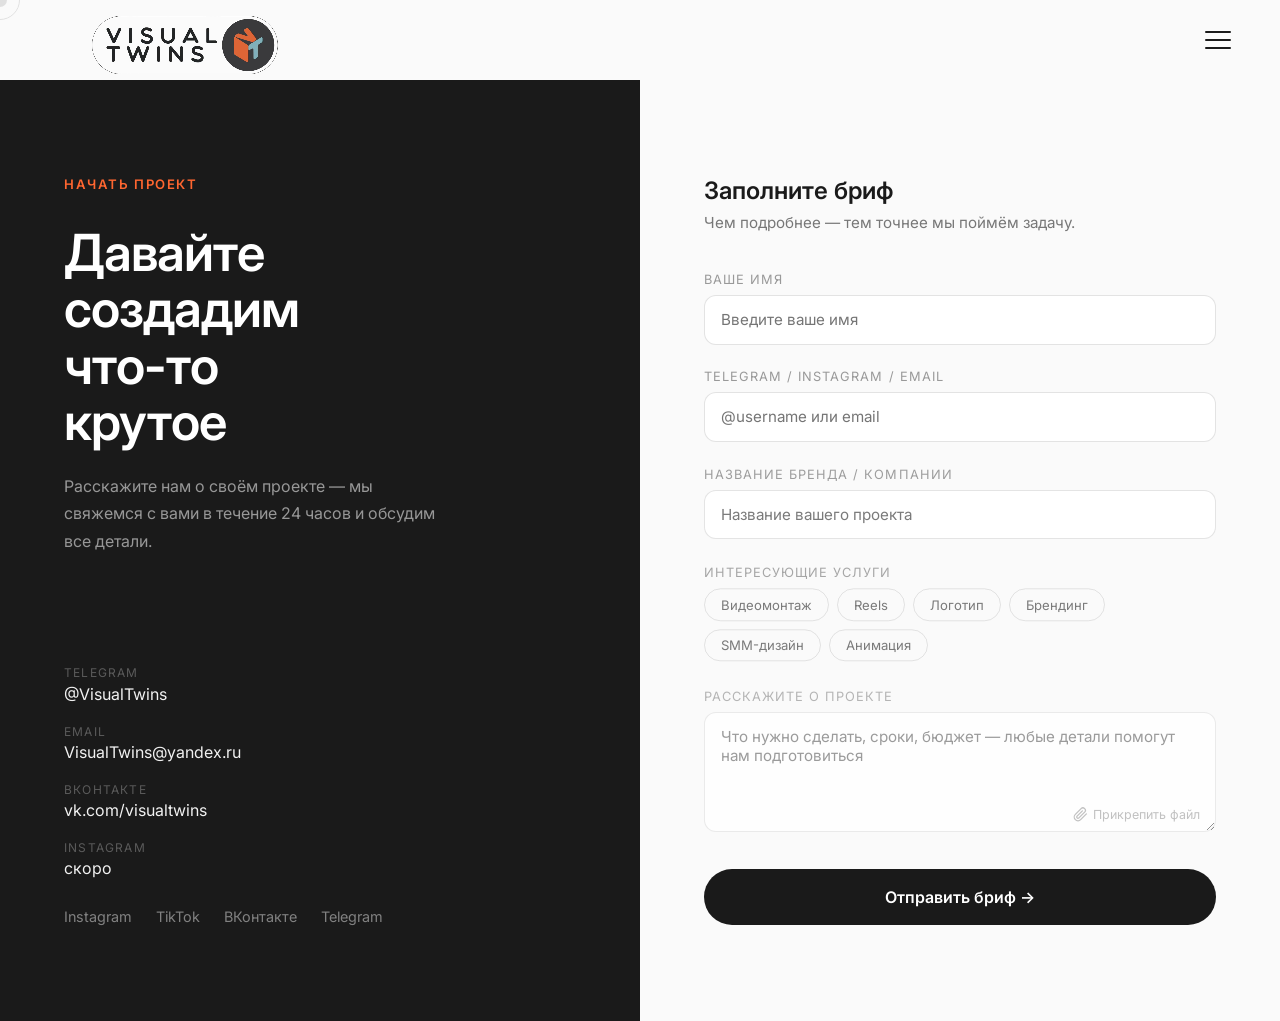
==== commit 2dcf946c: "final 1.0" ====
--- a/contact/index.html
+++ b/contact/index.html
@@ -311,6 +311,7 @@
 <header class="header dark-header">
     <a href="../" class="logo-video-link">
         <video class="logo-video" autoplay muted playsinline>
+            <source src="../static/video/logo-animation.webm" type="video/webm">
             <source src="../static/video/logo-animation.mp4" type="video/mp4">
         </video>
     </a>
@@ -446,11 +447,9 @@
 </div>
 
 <script src="https://cdnjs.cloudflare.com/ajax/libs/gsap/3.12.5/gsap.min.js"></script>
+<script src="../static/js/tg-config.js"></script>
 <script src="../static/js/main.js"></script>
 <script>
-
-    var TG_TOKEN   = '8798976868:AAH5Vg5VqaVYV1VegEPFQIab9eulWDzHXQE';
-    var TG_CHAT_ID = '6609512898';
 
 
     document.getElementById('contact-form').addEventListener('submit', async function (e) {
--- a/static/css/style.css
+++ b/static/css/style.css
@@ -1598,6 +1598,29 @@
     background: rgba(255, 255, 255, 0.15);
 }
 
+.footer-logo-link {
+    display: flex;
+    align-items: center;
+    gap: 14px;
+    text-decoration: none;
+}
+
+.footer-logo-img {
+    width: 56px;
+    height: 56px;
+    display: block;
+    flex-shrink: 0;
+}
+
+.footer-logo-name {
+    font-size: 1rem;
+    font-weight: 700;
+    letter-spacing: 0.06em;
+    text-transform: uppercase;
+    line-height: 1.2;
+    color: #fff;
+}
+
 .footer-tagline {
     margin-top: 1.25rem;
     font-size: 0.9rem;
@@ -1721,6 +1744,7 @@
     .logo-wrapper { padding: 5px 10px 5px 14px; gap: 8px; }
     .logo-icon { width: 42px; height: 42px; }
     .logo-text { font-size: 0.8rem; }
+    .logo-video { height: 46px; }
     .btn-cta { display: none; }
 
 
@@ -1804,9 +1828,10 @@
 
 
 @media (max-width: 480px) {
-      .logo-wrapper { padding: 4px 8px 4px 12px; gap: 6px; }
+    .logo-wrapper { padding: 4px 8px 4px 12px; gap: 6px; }
     .logo-icon { width: 36px; height: 36px; }
     .logo-text { font-size: 0.72rem; }
+    .logo-video { height: 40px; }
 
 
     .works-grid { grid-template-columns: 1fr; gap: 0.5rem; }
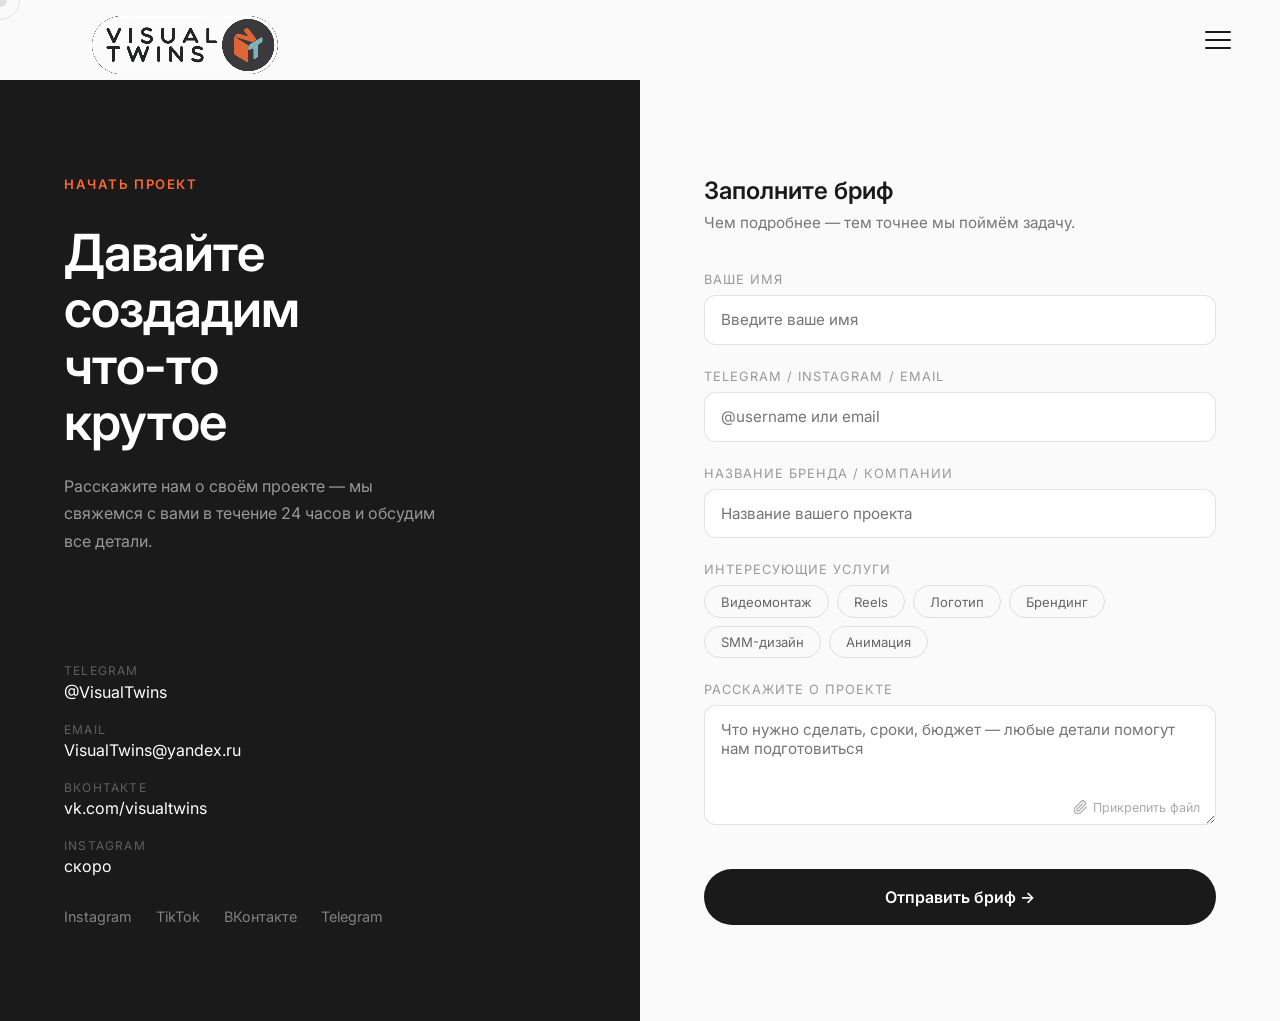
==== commit e5284d56: "tg" ====
--- a/contact/index.html
+++ b/contact/index.html
@@ -471,25 +471,31 @@
         var services = Array.from(form.querySelectorAll('input[name="services"]:checked'))
                            .map(function (cb) { return cb.value; }).join(', ') || '—';
 
+        function esc(s) {
+            return String(s).replace(/&/g,'&amp;').replace(/</g,'&lt;').replace(/>/g,'&gt;');
+        }
+
         var text = [
-            '📋 *Новая заявка с сайта Visual Twins*',
+            '📋 <b>Новая заявка с сайта Visual Twins</b>',
             '',
-            '👤 *Имя:* ' + name,
-            '📱 *Контакт:* ' + contact,
-            '🏢 *Бренд:* ' + (brand || '—'),
-            '🎯 *Услуги:* ' + services,
-            '📝 *О проекте:* ' + (details || '—'),
+            '👤 <b>Имя:</b> ' + esc(name),
+            '📱 <b>Контакт:</b> ' + esc(contact),
+            '🏢 <b>Бренд:</b> ' + esc(brand || '—'),
+            '🎯 <b>Услуги:</b> ' + esc(services),
+            '📝 <b>О проекте:</b> ' + esc(details || '—'),
         ].join('\n');
 
         var apiBase = 'https://api.telegram.org/bot' + TG_TOKEN;
 
         try {
             // Отправляем текст
-            await fetch(apiBase + '/sendMessage', {
+            var msgRes = await fetch(apiBase + '/sendMessage', {
                 method: 'POST',
                 headers: {'Content-Type': 'application/json'},
-                body: JSON.stringify({chat_id: TG_CHAT_ID, text: text, parse_mode: 'Markdown'})
+                body: JSON.stringify({chat_id: TG_CHAT_ID, text: text, parse_mode: 'HTML'})
             });
+            var msgJson = await msgRes.json();
+            if (!msgJson.ok) throw new Error('TG error: ' + msgJson.description);
 
             // Отправляем файлы (если есть)
             if (selectedFiles && selectedFiles.length > 0) {
@@ -522,6 +528,7 @@
             }
 
         } catch (err) {
+            console.error('Форма не отправлена:', err);
             submitBtn.textContent = 'Ошибка — попробуйте ещё раз';
             submitBtn.disabled = false;
             setTimeout(function () {
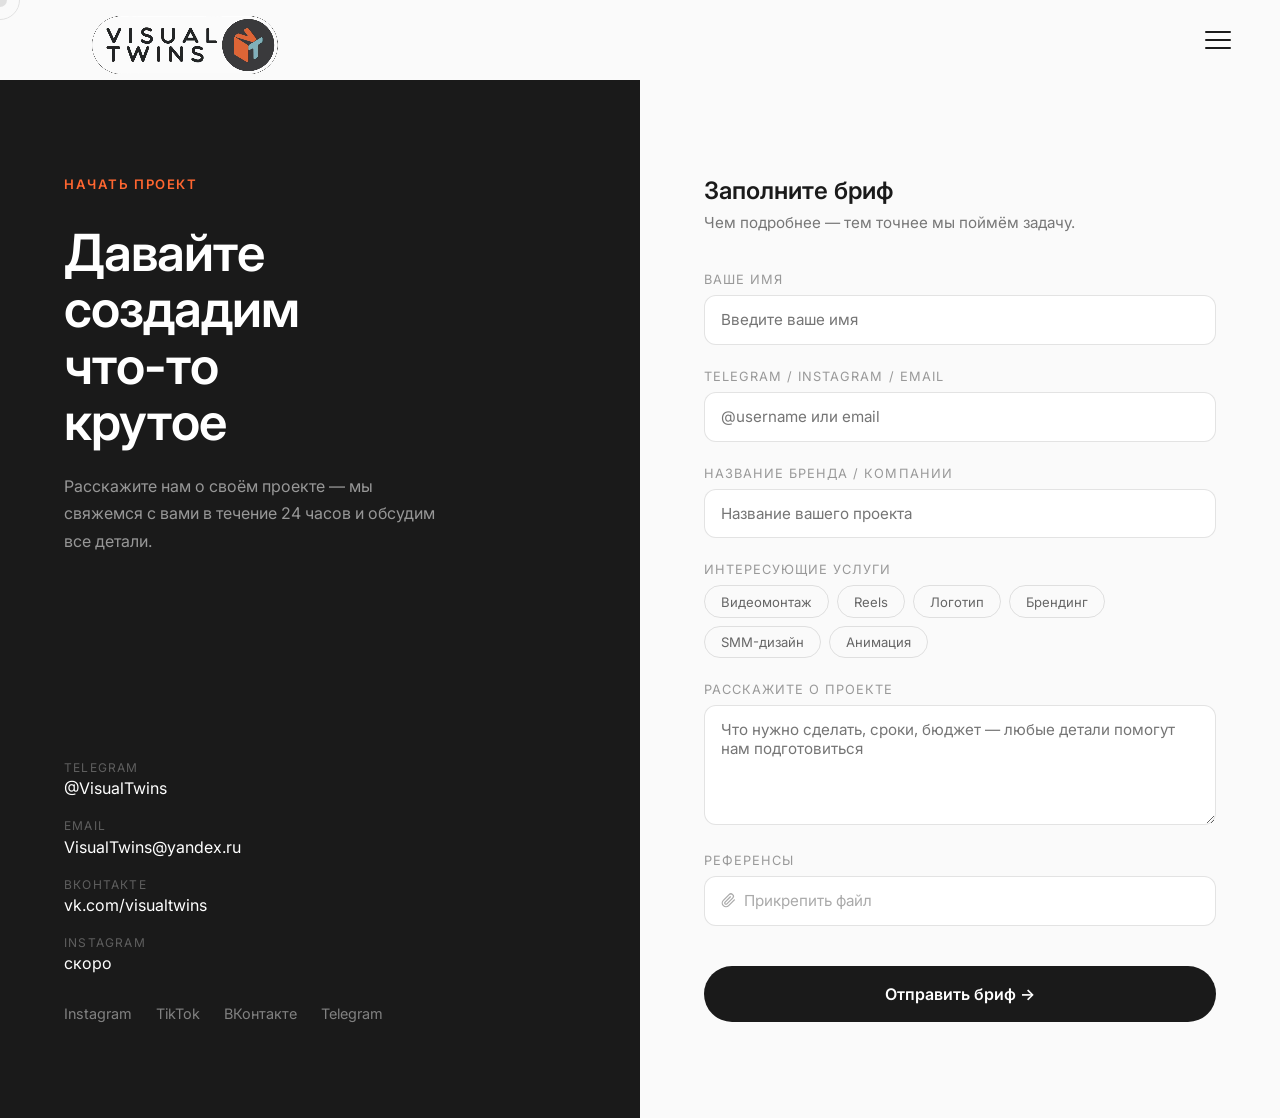
==== commit ede50a57: "finaal" ====
--- a/contact/index.html
+++ b/contact/index.html
@@ -150,7 +150,28 @@
         .form-textarea {
             resize: vertical;
             min-height: 120px;
-            padding-bottom: 2.6rem;
+        }
+
+        .ref-btn {
+            display: flex;
+            align-items: center;
+            gap: 8px;
+            width: 100%;
+            padding: 0.9rem 1rem;
+            border: 1.5px solid var(--border);
+            border-radius: 12px;
+            background: #fff;
+            font-family: var(--font);
+            font-size: 0.95rem;
+            color: #aaa;
+            cursor: pointer;
+            transition: border-color 0.25s, color 0.25s;
+            text-align: left;
+        }
+
+        .ref-btn:hover {
+            border-color: var(--dark);
+            color: var(--dark);
         }
 
         .form-textarea-wrap {
@@ -421,16 +442,18 @@
 
             <div class="form-group">
                 <label class="form-label" for="details">Расскажите о проекте</label>
-                <div class="form-textarea-wrap">
-                    <textarea class="form-textarea" id="details" name="details"
-                              placeholder="Что нужно сделать, сроки, бюджет — любые детали помогут нам подготовиться"></textarea>
-                    <button type="button" class="attach-btn" id="attach-btn" title="Прикрепить файл">
-                        <svg width="15" height="15" viewBox="0 0 24 24" fill="none" stroke="currentColor" stroke-width="2" stroke-linecap="round" stroke-linejoin="round">
-                            <path d="M21.44 11.05l-9.19 9.19a6 6 0 0 1-8.49-8.49l9.19-9.19a4 4 0 0 1 5.66 5.66L9.41 17.41a2 2 0 0 1-2.83-2.83l8.49-8.48"/>
-                        </svg>
-                        Прикрепить файл
-                    </button>
-                </div>
+                <textarea class="form-textarea" id="details" name="details"
+                          placeholder="Что нужно сделать, сроки, бюджет — любые детали помогут нам подготовиться"></textarea>
+            </div>
+
+            <div class="form-group">
+                <label class="form-label">Референсы</label>
+                <button type="button" class="ref-btn" id="attach-btn">
+                    <svg width="15" height="15" viewBox="0 0 24 24" fill="none" stroke="currentColor" stroke-width="2" stroke-linecap="round" stroke-linejoin="round">
+                        <path d="M21.44 11.05l-9.19 9.19a6 6 0 0 1-8.49-8.49l9.19-9.19a4 4 0 0 1 5.66 5.66L9.41 17.41a2 2 0 0 1-2.83-2.83l8.49-8.48"/>
+                    </svg>
+                    Прикрепить файл
+                </button>
                 <input type="file" id="file-input" name="files" multiple
                        accept="image/*,video/*,.pdf,.doc,.docx,.zip" style="display:none">
                 <div class="attach-list" id="attach-list"></div>
--- a/static/css/style.css
+++ b/static/css/style.css
@@ -654,7 +654,8 @@
 .works-grid {
     display: grid;
     grid-template-columns: repeat(4, 1fr);
-    gap: 1rem;
+    column-gap: 1rem;
+    row-gap: 5rem;
     margin-bottom: 3rem;
 }
 
@@ -669,6 +670,7 @@
 
 .work-card:hover {
     transform: scale(1.02);
+    z-index: 2;
 }
 
 .work-card.vertical {
@@ -699,6 +701,7 @@
     height: 100%;
     object-fit: cover;
     display: block;
+    transform: scale(1.03) translateZ(0);
 }
 
 .work-card.landscape {
@@ -830,8 +833,9 @@
     inset: 0;
     width: 100%;
     height: 100%;
-    object-fit: contain;
+    object-fit: cover;
     display: block;
+    transform: scale(1.03) translateZ(0);
 }
 
 .service-card-label {
@@ -868,6 +872,7 @@
 
 .vg-card:hover {
     transform: scale(1.02);
+    z-index: 2;
 }
 
 .vg-card video {
@@ -877,6 +882,7 @@
     height: 100%;
     object-fit: cover;
     display: block;
+    transform: scale(1.03) translateZ(0);
 }
 
 .vg-card .vg-label {
@@ -935,6 +941,7 @@
     display: block;
     width: 100%;
     height: auto;
+    transform: scale(1.03) translateZ(0);
 }
 
 .brand-item .service-card-label {
@@ -1037,6 +1044,7 @@
 
 .collage-track {
     display: flex;
+    align-items: center;
     gap: 1rem;
     padding: 1rem;
     animation: marqueeScroll 20s linear infinite;
@@ -1052,6 +1060,7 @@
     background: #111;
     overflow: hidden;
     flex-shrink: 0;
+    position: relative;
 }
 
 .collage-img.vertical {
@@ -1060,16 +1069,19 @@
 
 .collage-img img,
 .collage-img video {
+    position: absolute;
+    inset: 0;
     width: 100%;
     height: 100%;
     object-fit: cover;
     display: block;
+    transform: scale(1.03) translateZ(0);
 }
 
 .collage-img a {
     display: block;
-    width: 100%;
-    height: 100%;
+    position: absolute;
+    inset: 0;
     cursor: pointer;
 }
 
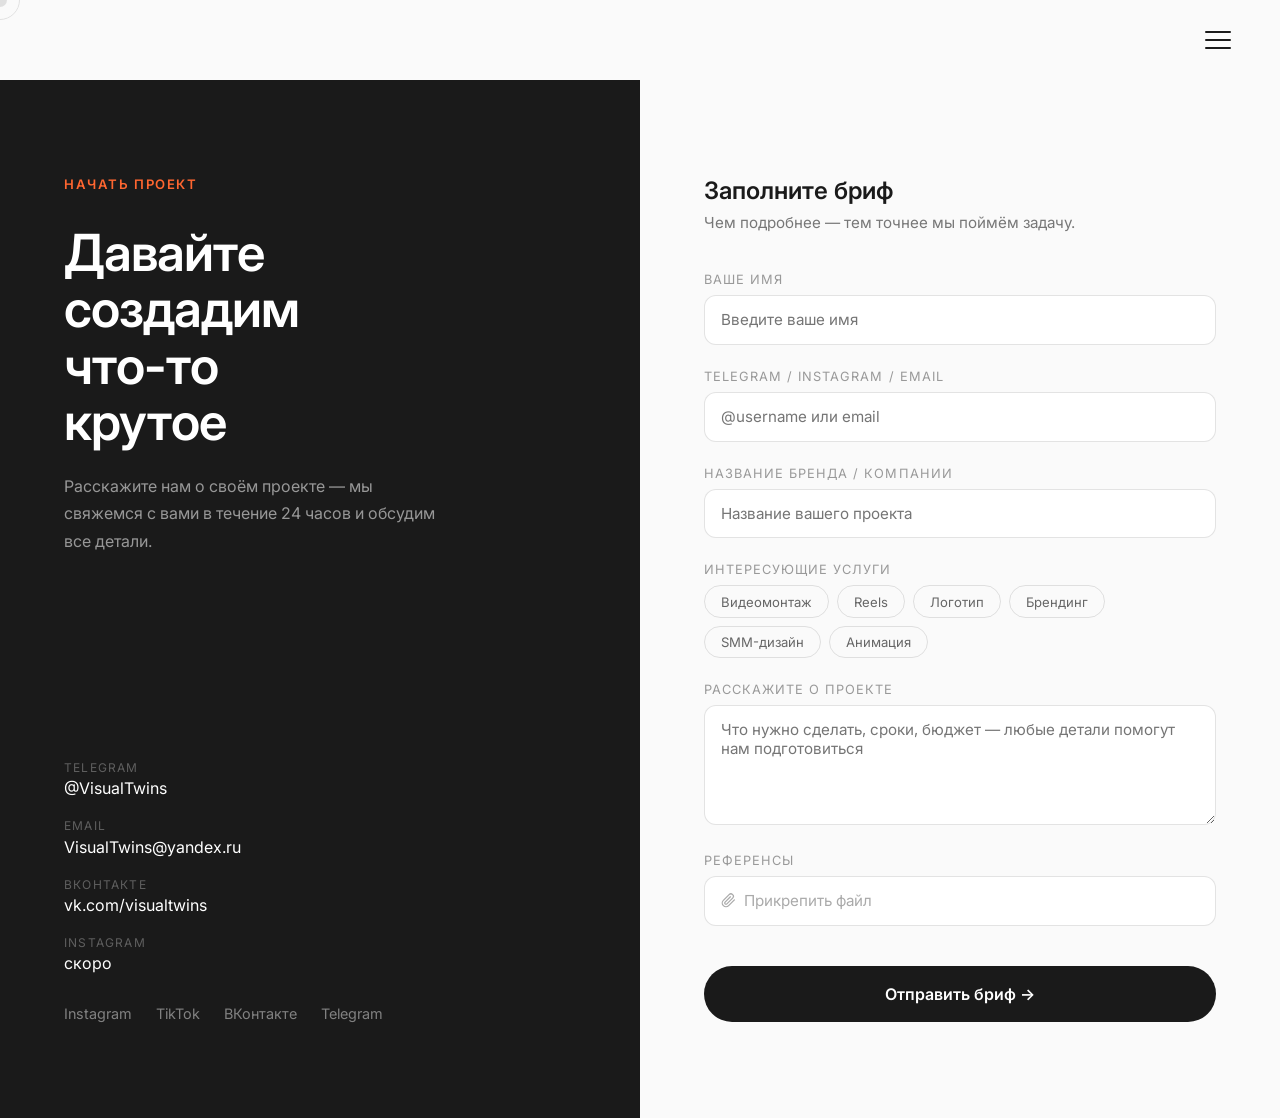
==== commit 1c85c455: "okak" ====
--- a/contact/index.html
+++ b/contact/index.html
@@ -323,6 +323,31 @@
                 padding: 3rem 2rem 5rem;
             }
         }
+
+        @media (max-width: 480px) {
+            .contact-left {
+                padding: 3rem 1.25rem 2rem;
+            }
+
+            .contact-right {
+                padding: 2rem 1.25rem 4rem;
+            }
+
+            /* Prevent iOS auto-zoom on input focus */
+            .form-input,
+            .form-textarea,
+            .form-select {
+                font-size: 16px;
+            }
+
+            .btn-submit {
+                cursor: pointer;
+            }
+
+            .service-checkbox-label {
+                cursor: pointer;
+            }
+        }
     </style>
 </head>
 <body>
@@ -332,7 +357,6 @@
 <header class="header dark-header">
     <a href="../" class="logo-video-link">
         <video class="logo-video" autoplay muted playsinline>
-            <source src="../static/video/logo-animation.webm" type="video/webm">
             <source src="../static/video/logo-animation.mp4" type="video/mp4">
         </video>
     </a>
--- a/static/css/style.css
+++ b/static/css/style.css
@@ -190,6 +190,7 @@
     height: 70px;
     width: auto;
     display: block;
+    border-radius: 40px;
 }
 
 .header-right {
@@ -1804,6 +1805,11 @@
     .brand-row { gap: 0.5rem; }
 
 
+    /* touch targets */
+    .btn-service { cursor: pointer; min-height: 48px; }
+    .accordion-trigger { cursor: pointer; min-height: 48px; }
+    .accordion-icon { width: 36px; height: 36px; }
+
 
     .photo-collage { height: 50vw; min-height: 220px; }
     .collage-img { height: calc(50vw - 1.5rem); min-height: 200px; }
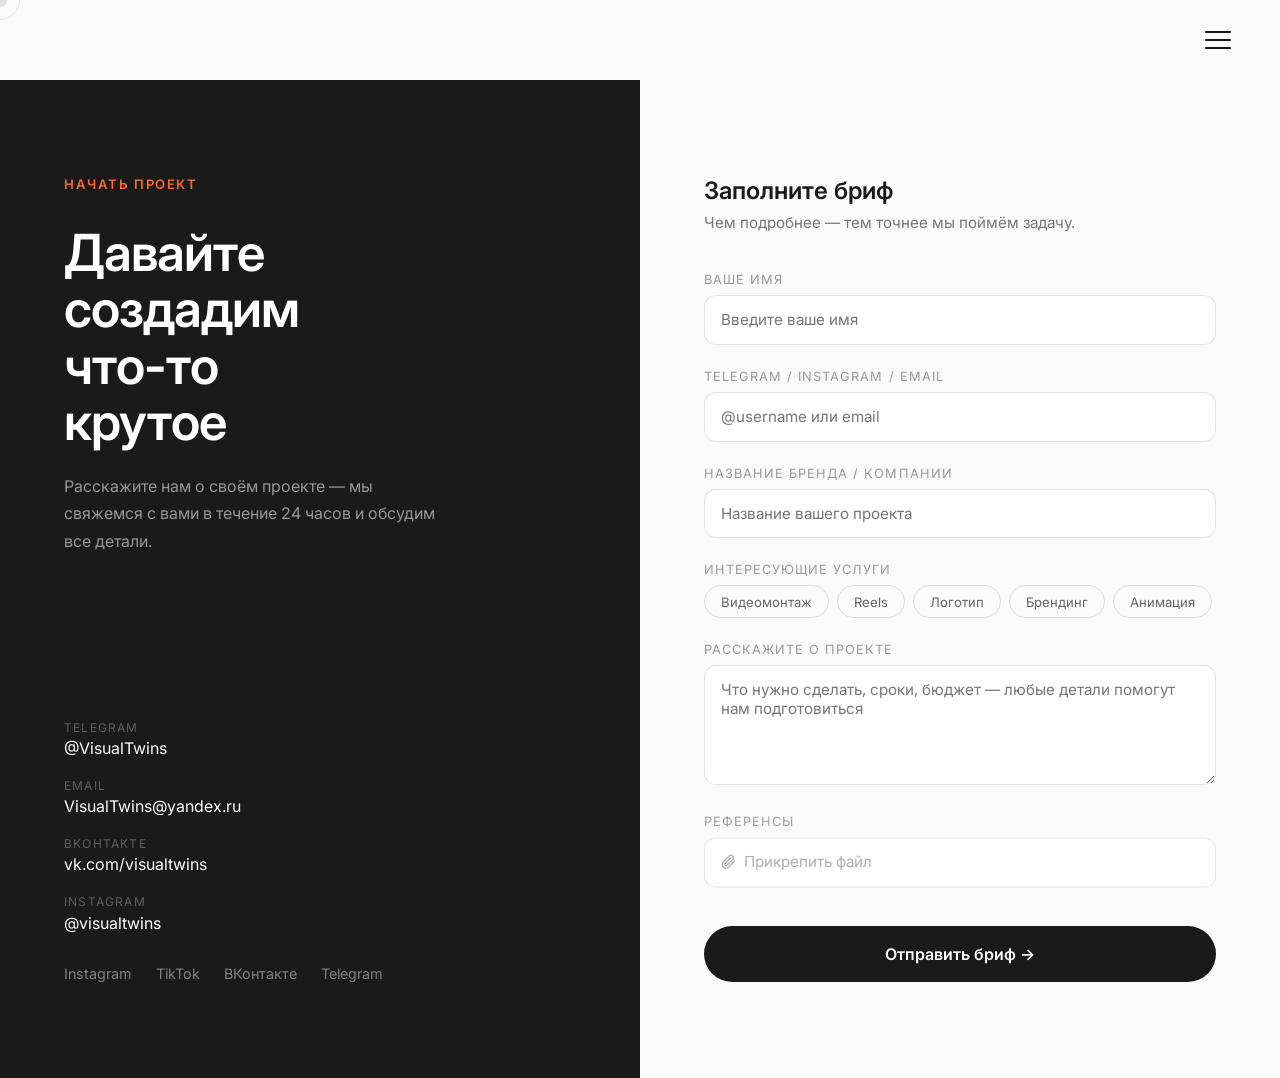
==== commit ffcab125: "final version" ====
--- a/contact/index.html
+++ b/contact/index.html
@@ -375,7 +375,7 @@
     </div>
     <div class="menu-footer">
         <div class="menu-social">
-            <a href="#">Instagram</a>
+            <a href="https://www.instagram.com/visualtwins?igsh=MXM5aDZwNnd3cTc3Yw==" target="_blank">Instagram</a>
             <a href="https://vk.com/visualtwins" target="_blank">ВКонтакте</a>
             <a href="#">TikTok</a>
             <a href="https://t.me/VisualTwins" target="_blank">Telegram</a>
@@ -408,11 +408,11 @@
                 </div>
                 <div class="contact-link-item">
                     <span class="contact-link-label">Instagram</span>
-                    <a href="#" class="contact-link-value">скоро</a>
+                    <a href="https://www.instagram.com/visualtwins?igsh=MXM5aDZwNnd3cTc3Yw==" target="_blank" class="contact-link-value">@visualtwins</a>
                 </div>
             </div>
             <div class="contact-socials" style="margin-top:2rem;">
-                <a href="#">Instagram</a>
+                <a href="https://www.instagram.com/visualtwins?igsh=MXM5aDZwNnd3cTc3Yw==" target="_blank">Instagram</a>
                 <a href="#">TikTok</a>
                 <a href="https://vk.com/visualtwins" target="_blank">ВКонтакте</a>
                 <a href="https://t.me/VisualTwins" target="_blank">Telegram</a>
@@ -456,10 +456,7 @@
                     <input type="checkbox" class="service-checkbox" id="s-brand" name="services" value="branding"/>
                     <label class="service-checkbox-label" for="s-brand">Брендинг</label>
 
-                    <input type="checkbox" class="service-checkbox" id="s-smm" name="services" value="smm"/>
-                    <label class="service-checkbox-label" for="s-smm">SMM-дизайн</label>
-
-                    <input type="checkbox" class="service-checkbox" id="s-anim" name="services" value="animation"/>
+<input type="checkbox" class="service-checkbox" id="s-anim" name="services" value="animation"/>
                     <label class="service-checkbox-label" for="s-anim">Анимация</label>
                 </div>
             </div>
--- a/static/css/style.css
+++ b/static/css/style.css
@@ -666,12 +666,12 @@
     overflow: hidden;
     position: relative;
     cursor: none;
-    transition: transform 0.4s var(--ease);
+    transition: box-shadow 0.5s var(--ease);
 }
 
 .work-card:hover {
-    transform: scale(1.02);
     z-index: 2;
+    box-shadow: 0 24px 60px rgba(0,0,0,0.35);
 }
 
 .work-card.vertical {
@@ -702,7 +702,12 @@
     height: 100%;
     object-fit: cover;
     display: block;
-    transform: scale(1.03) translateZ(0);
+    transform: scale(1.06) translateZ(0);
+    transition: transform 0.9s cubic-bezier(0.215, 0.61, 0.355, 1);
+}
+
+.work-card:hover .work-card-inner video {
+    transform: scale(1.0) translateZ(0);
 }
 
 .work-card.landscape {
@@ -868,12 +873,12 @@
     overflow: hidden;
     position: relative;
     cursor: none;
-    transition: transform 0.35s var(--ease);
+    transition: box-shadow 0.5s var(--ease);
 }
 
 .vg-card:hover {
-    transform: scale(1.02);
     z-index: 2;
+    box-shadow: 0 20px 50px rgba(0,0,0,0.4);
 }
 
 .vg-card video {
@@ -883,7 +888,12 @@
     height: 100%;
     object-fit: cover;
     display: block;
-    transform: scale(1.03) translateZ(0);
+    transform: scale(1.06) translateZ(0);
+    transition: transform 0.9s cubic-bezier(0.215, 0.61, 0.355, 1);
+}
+
+.vg-card:hover video {
+    transform: scale(1.0) translateZ(0);
 }
 
 .vg-card .vg-label {
@@ -931,18 +941,34 @@
     overflow: hidden;
     position: relative;
     cursor: none;
-    transition: transform 0.3s var(--ease);
+    aspect-ratio: 16/9;
+    transition: box-shadow 0.5s var(--ease);
+}
+
+.brand-item:nth-child(2) {
+    margin-top: 8%;
 }
 
 .brand-item:hover {
-    transform: scale(1.02);
-}
-
-.brand-item video {
+    z-index: 2;
+    box-shadow: 0 24px 60px rgba(0,0,0,0.35);
+}
+
+.brand-item video,
+.brand-item img {
+    position: absolute;
+    inset: 0;
+    width: 100%;
+    height: 100%;
+    object-fit: cover;
     display: block;
-    width: 100%;
-    height: auto;
-    transform: scale(1.03) translateZ(0);
+    transform: scale(1.06) translateZ(0);
+    transition: transform 0.9s cubic-bezier(0.215, 0.61, 0.355, 1);
+}
+
+.brand-item:hover video,
+.brand-item:hover img {
+    transform: scale(1.0) translateZ(0);
 }
 
 .brand-item .service-card-label {
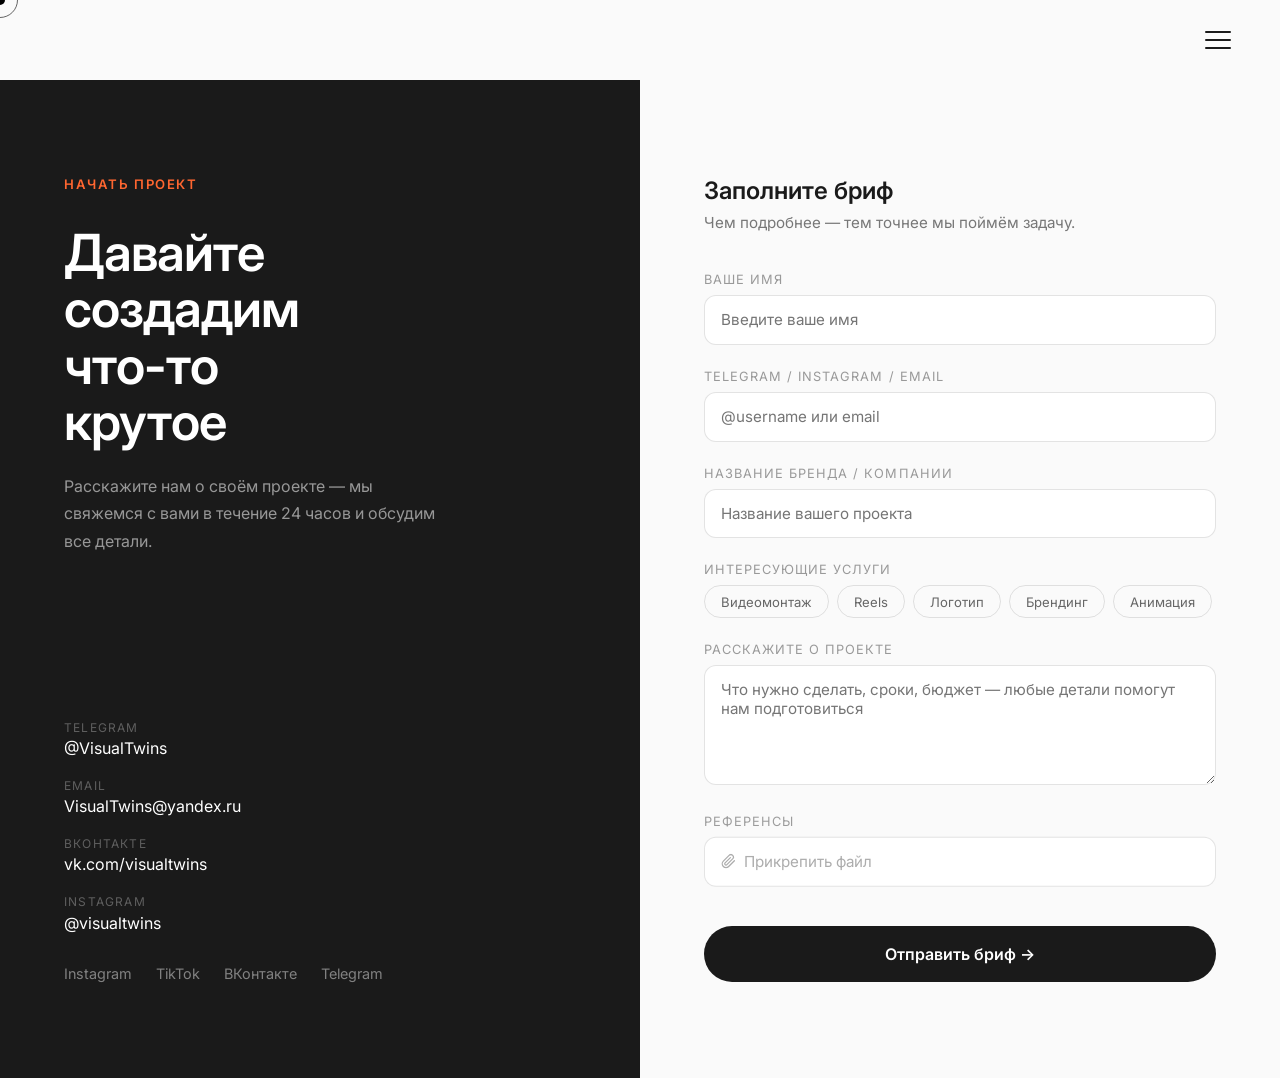
==== commit 7a1d2257: "final" ====
--- a/contact/index.html
+++ b/contact/index.html
@@ -532,28 +532,32 @@
         var apiBase = 'https://api.telegram.org/bot' + TG_TOKEN;
 
         try {
-            // Отправляем текст
-            var msgRes = await fetch(apiBase + '/sendMessage', {
-                method: 'POST',
-                headers: {'Content-Type': 'application/json'},
-                body: JSON.stringify({chat_id: TG_CHAT_ID, text: text, parse_mode: 'HTML'})
-            });
-            var msgJson = await msgRes.json();
-            if (!msgJson.ok) throw new Error('TG error: ' + msgJson.description);
-
-            // Отправляем файлы (если есть)
-            if (selectedFiles && selectedFiles.length > 0) {
-                for (var i = 0; i < selectedFiles.length; i++) {
-                    var fd = new FormData();
-                    fd.append('chat_id', TG_CHAT_ID);
-                    var file = selectedFiles[i];
-                    var isVideo = file.type.startsWith('video/');
-                    var isPhoto = file.type.startsWith('image/');
-                    var endpoint = isVideo ? '/sendVideo' : isPhoto ? '/sendPhoto' : '/sendDocument';
-                    var field    = isVideo ? 'video'      : isPhoto ? 'photo'      : 'document';
-                    if (i === 0) fd.append('caption', '📎 Файлы к заявке от ' + name);
-                    fd.append(field, file);
-                    await fetch(apiBase + endpoint, {method: 'POST', body: fd});
+            for (var ci = 0; ci < TG_CHAT_IDS.length; ci++) {
+                var chatId = TG_CHAT_IDS[ci];
+
+                // Отправляем текст
+                var msgRes = await fetch(apiBase + '/sendMessage', {
+                    method: 'POST',
+                    headers: {'Content-Type': 'application/json'},
+                    body: JSON.stringify({chat_id: chatId, text: text, parse_mode: 'HTML'})
+                });
+                var msgJson = await msgRes.json();
+                if (!msgJson.ok) throw new Error('TG error: ' + msgJson.description);
+
+                // Отправляем файлы (если есть)
+                if (selectedFiles && selectedFiles.length > 0) {
+                    for (var i = 0; i < selectedFiles.length; i++) {
+                        var fd = new FormData();
+                        fd.append('chat_id', chatId);
+                        var file = selectedFiles[i];
+                        var isVideo = file.type.startsWith('video/');
+                        var isPhoto = file.type.startsWith('image/');
+                        var endpoint = isVideo ? '/sendVideo' : isPhoto ? '/sendPhoto' : '/sendDocument';
+                        var field    = isVideo ? 'video'      : isPhoto ? 'photo'      : 'document';
+                        if (i === 0) fd.append('caption', '📎 Файлы к заявке от ' + name);
+                        fd.append(field, file);
+                        await fetch(apiBase + endpoint, {method: 'POST', body: fd});
+                    }
                 }
             }
 
--- a/static/css/style.css
+++ b/static/css/style.css
@@ -59,30 +59,28 @@
     position: fixed;
     top: 0;
     left: 0;
-    width: 14px;
-    height: 14px;
-    background: var(--dark);
+    width: 10px;
+    height: 10px;
+    background: #000;
     border-radius: 50%;
     pointer-events: none;
     z-index: 9999;
     transform: translate(-50%, -50%);
     transition: width 0.25s var(--ease), height 0.25s var(--ease), background 0.25s;
-    mix-blend-mode: difference;
 }
 
 .cursor-follower {
     position: fixed;
     top: 0;
     left: 0;
-    width: 40px;
-    height: 40px;
-    border: 1.5px solid var(--dark);
+    width: 36px;
+    height: 36px;
+    border: 1.5px solid rgba(0,0,0,0.6);
     border-radius: 50%;
     pointer-events: none;
     z-index: 9998;
     transform: translate(-50%, -50%);
     transition: transform 0.12s var(--ease), width 0.3s var(--ease), height 0.3s var(--ease), border-color 0.25s;
-    mix-blend-mode: difference;
 }
 
 body.cursor-hover .cursor {
@@ -375,7 +373,9 @@
 .hero-canvas {
     position: absolute;
     inset: 0;
-    opacity: 0.04;
+    width: 100%;
+    height: 100%;
+    opacity: 1;
     z-index: 0;
 }
 
@@ -941,12 +941,12 @@
     overflow: hidden;
     position: relative;
     cursor: none;
-    aspect-ratio: 16/9;
+    aspect-ratio: 1;
     transition: box-shadow 0.5s var(--ease);
 }
 
 .brand-item:nth-child(2) {
-    margin-top: 8%;
+    margin-top: 0;
 }
 
 .brand-item:hover {
@@ -1763,7 +1763,7 @@
     .work-card.half { grid-column: span 2; }
 
     .video-grid {
-        grid-template-rows: 220px 220px 160px;
+        grid-template-rows: 160px 160px 110px;
     }
 
     .footer-top { grid-template-columns: 1fr 1fr; gap: 2rem; }
@@ -1778,150 +1778,134 @@
     button { cursor: pointer; }
     .cursor, .cursor-follower { display: none; }
 
-
     .header { padding: 0 1.25rem; height: 64px; }
-    .logo-wrapper { padding: 5px 10px 5px 14px; gap: 8px; }
-    .logo-icon { width: 42px; height: 42px; }
-    .logo-text { font-size: 0.8rem; }
     .logo-video { height: 46px; }
     .btn-cta { display: none; }
 
-
-    .hero { padding: 96px 1.25rem 3rem; }
+    /* Hero */
+    .hero { padding: 96px 1.25rem 6rem; }
     .scroll-indicator { display: none; }
 
-
-    .about-preview { padding: 3.5rem 1.25rem; }
-    .media-grid { grid-template-columns: 1fr 1fr; }
-
-
-    .our-works { padding: 3.5rem 1.25rem; }
-    .works-grid { grid-template-columns: 1fr 1fr; gap: 0.6rem; }
-    .work-card.vertical { aspect-ratio: 4/3; }
+    /* About */
+    .about-preview { padding: 3rem 1.25rem; gap: 2rem; }
+    .about-preview { grid-template-columns: 1fr; }
+    .media-grid { grid-template-columns: 1fr 1fr; gap: 0.5rem; }
+    .about-text { order: 2; }
+    .about-media { order: 1; }
+
+    /* Works */
+    .our-works { padding: 3rem 1.25rem; }
+    .works-grid { grid-template-columns: 1fr 1fr; gap: 0.5rem; }
+    .work-card.vertical { aspect-ratio: 9/16; }
     .work-card.wide,
-    .work-card.landscape,
-    .work-card.half { grid-column: span 2; aspect-ratio: 16/9; }
-    .work-card-info { transform: translateY(0); }
-
-
+    .work-card.landscape { grid-column: span 2; aspect-ratio: 16/9; }
+    .work-card.half { grid-column: span 1; aspect-ratio: 1; }
+    .work-card-info { transform: translateY(0); opacity: 1; }
+
+    /* Video grid */
     .video-grid {
         grid-template-columns: 1fr 1fr;
-        grid-template-rows: auto;
-        gap: 0.6rem;
+        grid-template-rows: 200px 130px 100px;
+        gap: 0.5rem;
         grid-template-areas:
             "reel1 reel2"
-            "wide1 wide1"
-            "wide2 wide2"
+            "wide1 wide2"
             "sq1   sq2";
     }
-    .vg-reel1, .vg-reel2 { aspect-ratio: 4/3; }
-    .vg-wide1, .vg-wide2 { aspect-ratio: 16/9; grid-column: span 2; }
-    .vg-sq1, .vg-sq2 { aspect-ratio: 1; }
+    .vg-wide1, .vg-wide2 { grid-column: span 1; }
     .vg-sq3 { display: none; }
 
-
-    .service-section { padding: 3.5rem 1.25rem; }
-    .service-layout { grid-template-columns: 1fr; gap: 2rem; }
-    .service-title { position: static; font-size: clamp(2rem, 7vw, 2.8rem); }
+    /* Services */
+    .service-section { padding: 3rem 1.25rem; }
+    .service-layout { grid-template-columns: 1fr; gap: 1.5rem; }
+    .service-title { position: static; font-size: clamp(2.2rem, 8vw, 3rem); }
     .service-cards-grid { grid-template-columns: 1fr 1fr; }
     .service-card.wide { aspect-ratio: 16/7; }
     .service-card.tall { grid-row: auto !important; aspect-ratio: 1; }
 
-
+    /* Branding */
     .brand-row { gap: 0.5rem; }
-
+    .brand-item:nth-child(2) { margin-top: 0; }
 
     /* touch targets */
     .btn-service { cursor: pointer; min-height: 48px; }
     .accordion-trigger { cursor: pointer; min-height: 48px; }
     .accordion-icon { width: 36px; height: 36px; }
 
-
+    /* Collage */
     .photo-collage { height: 50vw; min-height: 220px; }
     .collage-img { height: calc(50vw - 1.5rem); min-height: 200px; }
 
-
-    .diff-scroll { padding: 3.5rem 1.25rem; }
+    /* Diff */
+    .diff-scroll { padding: 3rem 1.25rem; }
     .diff-item { opacity: 1; }
     .diff-item-text { max-width: 100%; }
     .diff-item-title { font-size: 1.3rem; }
 
-
-    .process { padding: 3.5rem 1.25rem; }
+    /* Process */
+    .process { padding: 3rem 1.25rem; }
     .process-step { grid-template-columns: 40px 1fr; }
 
-
-    .awards-section { padding: 3.5rem 1.25rem !important; }
+    /* Awards */
+    .awards-section { min-height: unset !important; padding: 5rem 1.25rem 6rem !important; }
     .awards-inner { grid-template-columns: 1fr !important; gap: 2rem !important; }
-    .awards-badges { height: 220px !important; }
-    .badge-float:nth-child(1) { top: 20px !important; left: 20px !important; }
-    .badge-float:nth-child(2) { top: 70px !important; left: 50% !important; transform: translateX(-20%) !important; }
-    .badge-float:nth-child(3) { top: 140px !important; left: 30px !important; }
-    .badge-circle { width: 110px !important; height: 110px !important; }
-
-
-    .team { padding: 3.5rem 1.25rem; }
-    .team-grid { grid-template-columns: 1fr; gap: 2rem; }
-    .team-card { grid-template-columns: 110px 1fr; }
-
-
+
+    /* Team */
+    .team { padding: 3rem 1.25rem; }
+    .team-grid { grid-template-columns: 1fr 1fr; gap: 1rem; }
+    .team-card { grid-template-columns: 1fr; }
+    .team-photo { aspect-ratio: 3/4; }
+
+    /* Footer */
     .footer { padding: 3rem 1.25rem 1.5rem; }
-    .footer-top { grid-template-columns: 1fr; gap: 2rem; }
+    .footer-top { grid-template-columns: 1fr 1fr; gap: 2rem; }
     .footer-bottom { flex-direction: column; gap: 1rem; text-align: center; }
 }
 
 
 @media (max-width: 480px) {
-    .logo-wrapper { padding: 4px 8px 4px 12px; gap: 6px; }
-    .logo-icon { width: 36px; height: 36px; }
-    .logo-text { font-size: 0.72rem; }
     .logo-video { height: 40px; }
 
-
-    .works-grid { grid-template-columns: 1fr; gap: 0.5rem; }
+    /* Works — держим 2 колонки */
+    .works-grid { grid-template-columns: 1fr 1fr; gap: 0.4rem; }
+    .work-card.vertical { aspect-ratio: 9/16; }
     .work-card.wide,
-    .work-card.landscape,
-    .work-card.half { grid-column: span 1; aspect-ratio: 16/9; }
-
-
+    .work-card.landscape { grid-column: span 2; aspect-ratio: 16/9; }
+    .work-card.half { grid-column: span 1; aspect-ratio: 1; }
+
+    /* Video grid — держим 2 колонки */
     .video-grid {
-        grid-template-columns: 1fr;
+        grid-template-columns: 1fr 1fr;
+        grid-template-rows: 175px 115px 88px;
+        gap: 0.4rem;
         grid-template-areas:
-            "wide1"
-            "reel1"
-            "wide2"
-            "sq1";
-        gap: 0.5rem;
+            "reel1 reel2"
+            "wide1 wide2"
+            "sq1   sq2";
     }
-    .vg-wide1, .vg-wide2 { aspect-ratio: 16/9; grid-column: span 1; }
-    .vg-reel1 { aspect-ratio: 4/3; }
-    .vg-reel2, .vg-sq2, .vg-sq3 { display: none; }
-    .vg-sq1 { aspect-ratio: 16/9; }
-
-
-    .service-cards-grid { grid-template-columns: 1fr; }
-    .service-card { aspect-ratio: 16/9; }
-    .service-card.tall { aspect-ratio: 16/9 !important; }
-
-
-    .brand-row { flex-direction: column; }
-    .brand-item { flex: none; width: 100%; }
-
-
-
+    .vg-wide1, .vg-wide2 { grid-column: span 1; }
+    .vg-sq3 { display: none; }
+
+    /* Branding — держим строку */
+    .brand-row { flex-direction: row; gap: 0.4rem; }
+    .brand-item { flex: 1; aspect-ratio: 1; }
+    .brand-item:nth-child(2) { margin-top: 0; }
+
+    /* Services */
+    .service-cards-grid { grid-template-columns: 1fr 1fr; }
+    .service-card { aspect-ratio: 1; }
+    .service-card.tall { aspect-ratio: 1 !important; }
+
+    /* Collage */
     .photo-collage { height: 42vw; min-height: 180px; }
     .collage-img { height: calc(42vw - 1rem); min-height: 160px; }
 
-
-    .team-card { grid-template-columns: 1fr; }
-    .team-photo { aspect-ratio: 16/9; }
-
-
-    .badge-circle { width: 88px !important; height: 88px !important; }
-    .awards-badges { height: 180px !important; }
-
-
-    .footer-top { gap: 1.5rem; }
+    /* Team — 2 колонки на маленьких */
+    .team-grid { grid-template-columns: 1fr 1fr; gap: 0.75rem; }
+    .team-photo { aspect-ratio: 3/4; }
+
+    /* Footer */
+    .footer-top { grid-template-columns: 1fr 1fr; gap: 1.5rem; }
 }
 
 
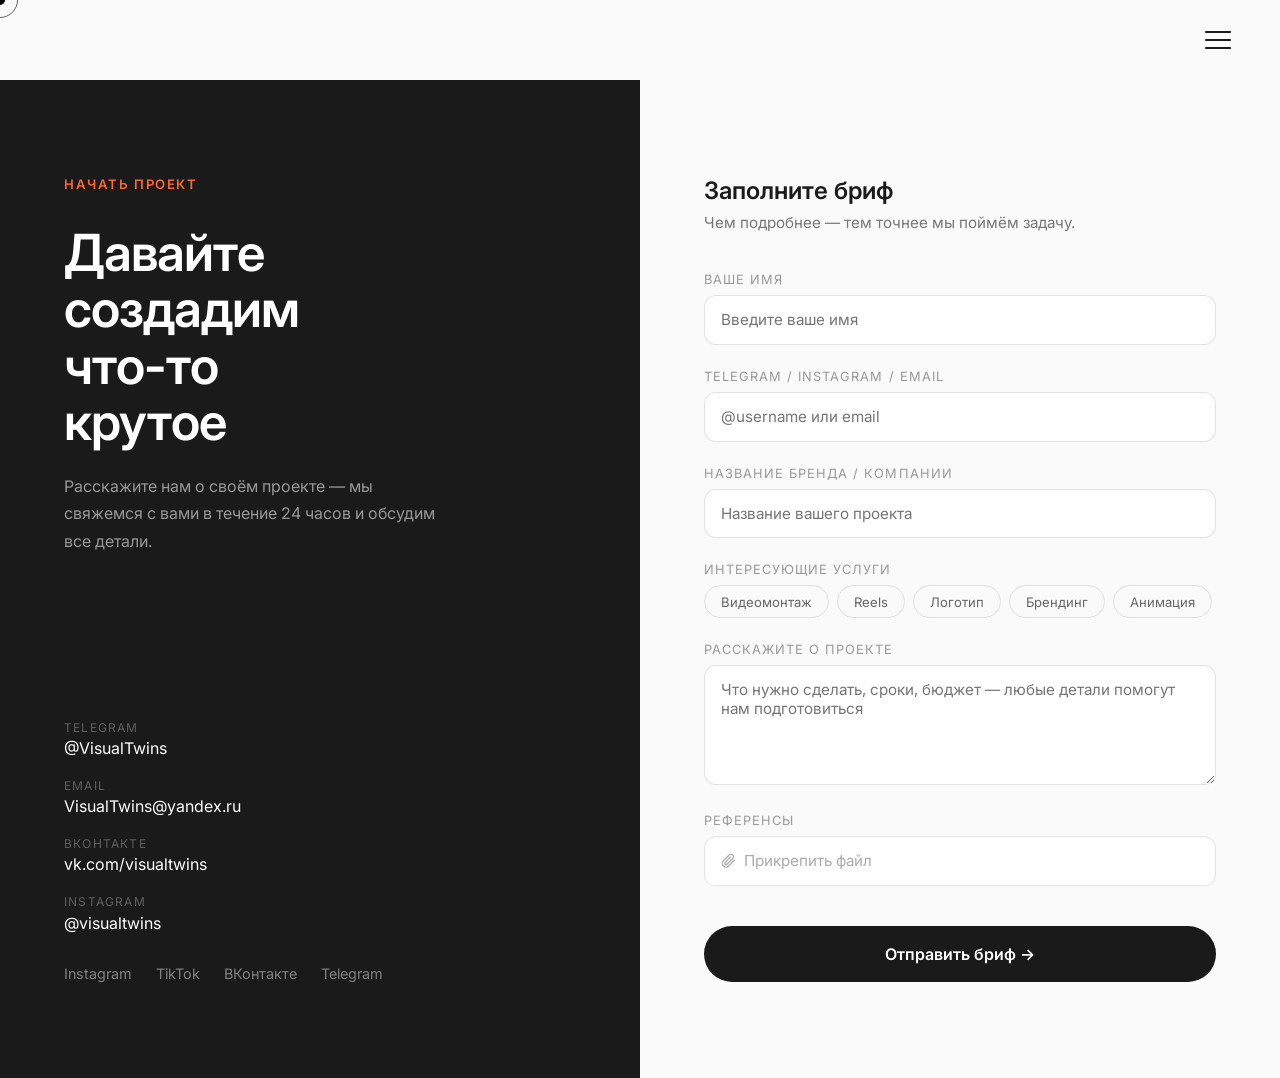
==== commit d39f2f25: "final version" ====
--- a/contact/index.html
+++ b/contact/index.html
@@ -4,6 +4,25 @@
     <meta charset="UTF-8"/>
     <meta name="viewport" content="width=device-width, initial-scale=1.0"/>
     <title>Контакты — Visual Twins</title>
+    <meta name="description" content="Свяжитесь с дизайн-студией Visual Twins. Начните свой проект — фирменный стиль, reels, SMM-дизайн."/>
+    <meta name="keywords" content="контакты Visual Twins, заказать дизайн, начать проект, дизайн студия контакты"/>
+    <link rel="canonical" href="https://visualtwins.org/contact/"/>
+
+    <!-- Open Graph -->
+    <meta property="og:type" content="website"/>
+    <meta property="og:url" content="https://visualtwins.org/contact/"/>
+    <meta property="og:title" content="Контакты — Visual Twins"/>
+    <meta property="og:description" content="Свяжитесь с дизайн-студией Visual Twins. Начните свой проект — фирменный стиль, reels, SMM-дизайн."/>
+    <meta property="og:image" content="https://visualtwins.org/static/images/og-preview.jpg"/>
+    <meta property="og:locale" content="ru_RU"/>
+    <meta property="og:site_name" content="Visual Twins"/>
+
+    <!-- Twitter Card -->
+    <meta name="twitter:card" content="summary_large_image"/>
+    <meta name="twitter:title" content="Контакты — Visual Twins"/>
+    <meta name="twitter:description" content="Свяжитесь с дизайн-студией Visual Twins. Начните свой проект — фирменный стиль, reels, SMM-дизайн."/>
+    <meta name="twitter:image" content="https://visualtwins.org/static/images/og-preview.jpg"/>
+
     <link rel="preconnect" href="https://fonts.googleapis.com"/>
     <link rel="preconnect" href="https://fonts.gstatic.com" crossorigin/>
     <link href="https://fonts.googleapis.com/css2?family=Inter:wght@300;400;500;600;700&display=swap" rel="stylesheet"/>
